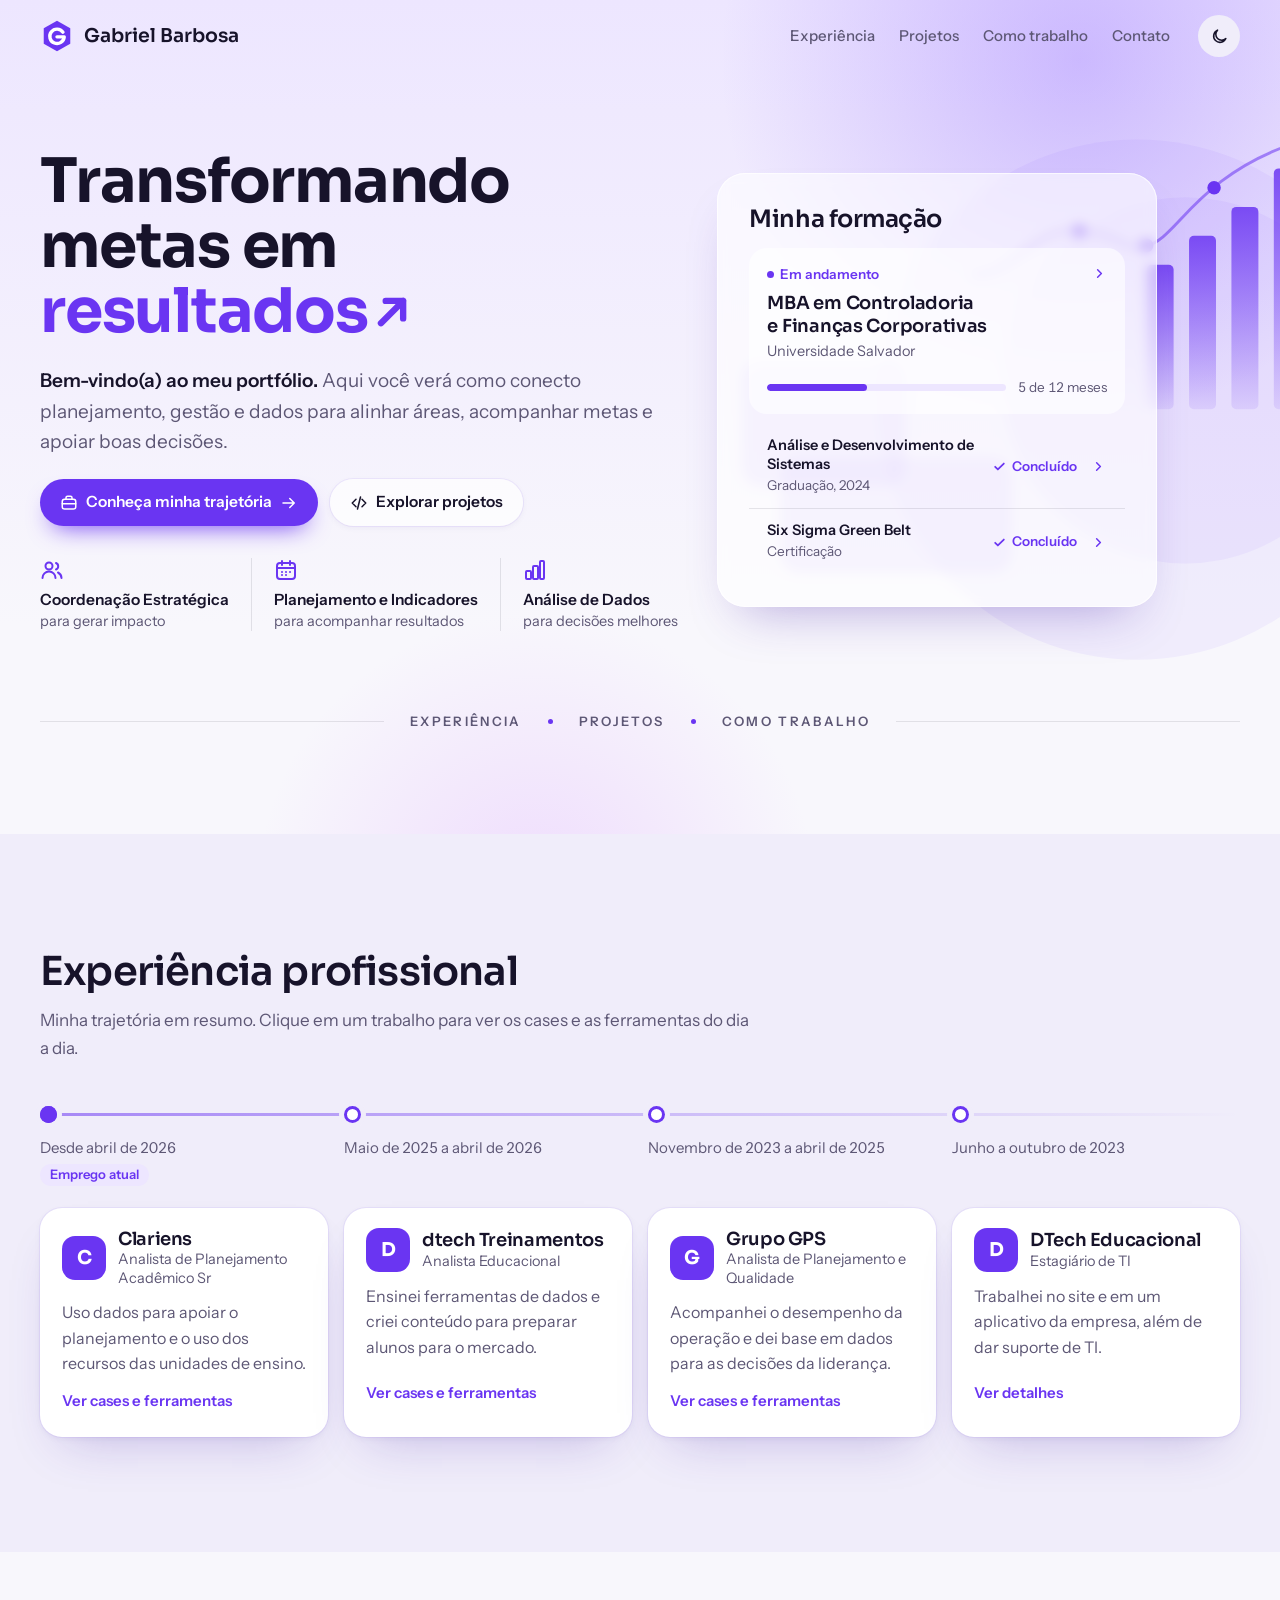
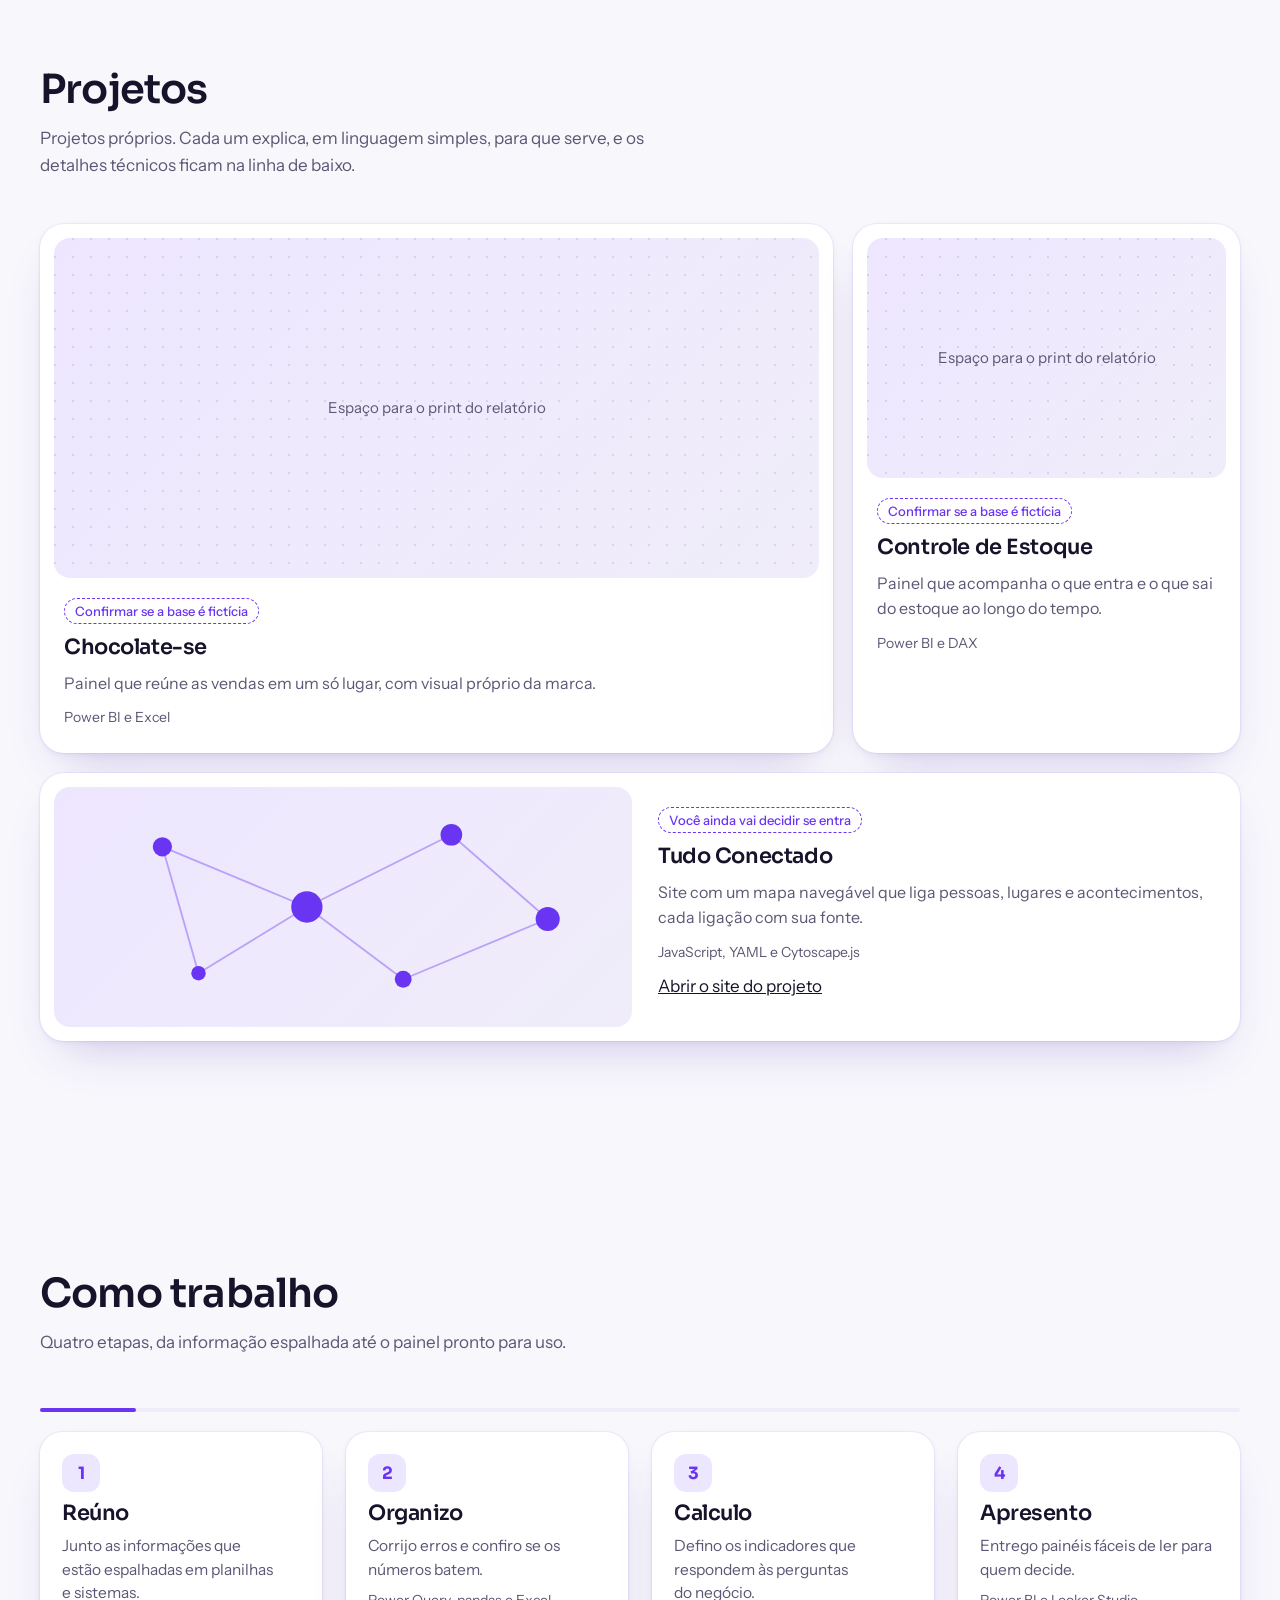
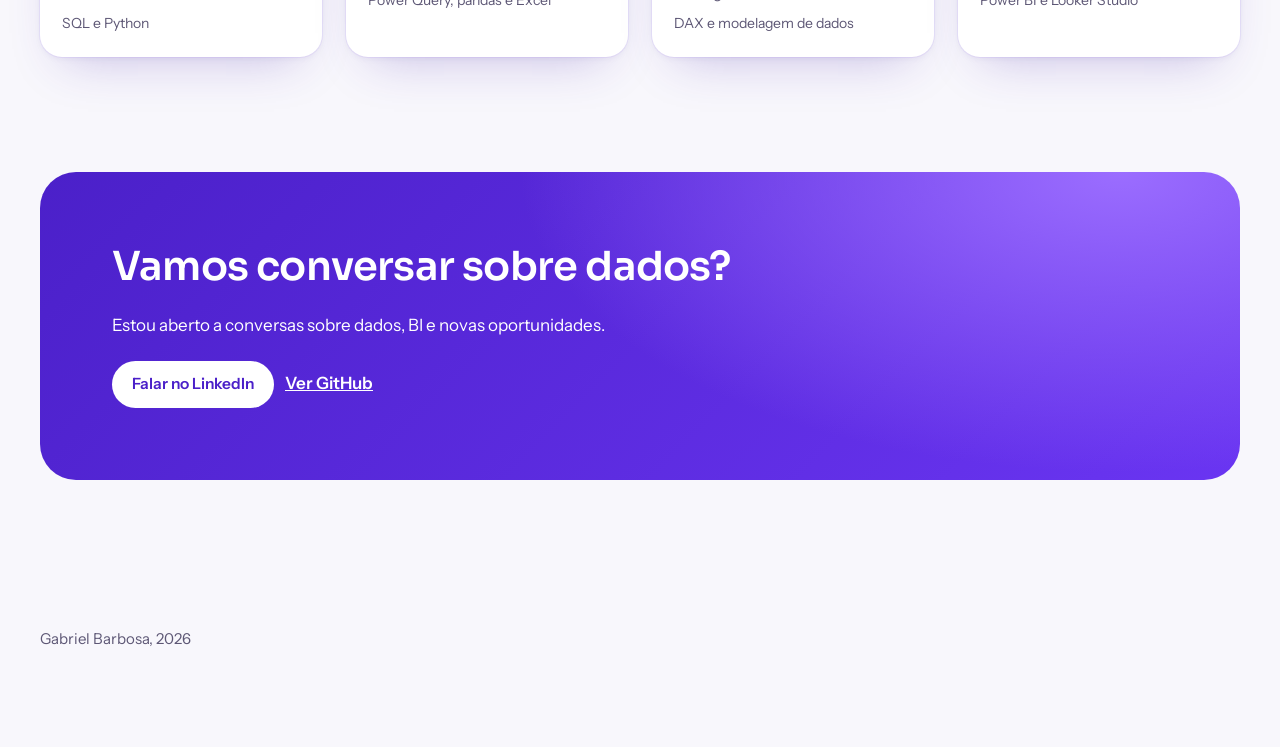
==== docs/index.html @ 0d32e776 "Adiciona a primeira versão do portfólio" ====
<!DOCTYPE html>
<html lang="pt-BR">
<head>
<meta charset="utf-8">
<meta name="viewport" content="width=device-width, initial-scale=1">
<title>Gabriel Barbosa | Dados, Planejamento e Gestão</title>
<meta name="description" content="Portfólio de Gabriel Barbosa. Dados, planejamento e gestão para transformar metas em resultados.">
<meta name="theme-color" content="#6A35F2">
<link rel="icon" href="assets/img/favicon.svg" type="image/svg+xml">
<script>
  // Aplica o tema antes da pintura para não piscar. O hash #escuro ou #claro força um tema.
  (function () {
    var salvo = null;
    try { salvo = localStorage.getItem("tema"); } catch (e) {}
    var hash = location.hash.slice(1);
    var escuro = hash === "escuro" || (hash !== "claro" && (salvo ? salvo === "escuro" : matchMedia("(prefers-color-scheme: dark)").matches));
    document.documentElement.dataset.theme = escuro ? "dark" : "light";
  })();
</script>
<link rel="preconnect" href="https://fonts.googleapis.com">
<link rel="preconnect" href="https://fonts.gstatic.com" crossorigin>
<link href="https://fonts.googleapis.com/css2?family=Instrument+Sans:wght@400;500;600&family=Sora:wght@500;600;700&display=swap" rel="stylesheet">
<link rel="stylesheet" href="assets/css/estilo.css">
</head>
<body>
<svg width="0" height="0" style="position:absolute" aria-hidden="true">
  <defs>
    <symbol id="i-pasta" viewBox="0 0 24 24"><g fill="none" stroke="currentColor" stroke-width="2" stroke-linecap="round" stroke-linejoin="round"><rect x="3" y="7" width="18" height="13" rx="3"/><path d="M8 7V5a2 2 0 0 1 2-2h4a2 2 0 0 1 2 2v2M3 13h18"/></g></symbol>
    <symbol id="i-capelo" viewBox="0 0 24 24"><g fill="none" stroke="currentColor" stroke-width="2" stroke-linecap="round" stroke-linejoin="round"><path d="M2 9l10-5 10 5-10 5z"/><path d="M6 11v5c2 2 10 2 12 0v-5"/></g></symbol>
    <symbol id="i-grade" viewBox="0 0 24 24"><g fill="none" stroke="currentColor" stroke-width="2" stroke-linecap="round" stroke-linejoin="round"><rect x="3" y="3" width="8" height="8" rx="2"/><rect x="13" y="3" width="8" height="8" rx="2"/><rect x="3" y="13" width="8" height="8" rx="2"/><rect x="13" y="13" width="8" height="8" rx="2"/></g></symbol>
    <symbol id="i-fluxo" viewBox="0 0 24 24"><g fill="none" stroke="currentColor" stroke-width="2" stroke-linecap="round" stroke-linejoin="round"><circle cx="5" cy="6" r="2.5"/><circle cx="19" cy="18" r="2.5"/><path d="M7.5 6H14a3 3 0 0 1 3 3v6.5M5 8.500V15a3 3 0 0 0 3 3h8.500"/></g></symbol>
    <symbol id="i-link" viewBox="0 0 24 24"><g fill="none" stroke="currentColor" stroke-width="2" stroke-linecap="round" stroke-linejoin="round"><path d="M10 14a4 4 0 0 0 6 0l3-3a4 4 0 0 0-6-6l-1 1"/><path d="M14 10a4 4 0 0 0-6 0l-3 3a4 4 0 0 0 6 6l1-1"/></g></symbol>
    <symbol id="i-relogio" viewBox="0 0 24 24"><g fill="none" stroke="currentColor" stroke-width="2" stroke-linecap="round" stroke-linejoin="round"><circle cx="12" cy="12" r="9"/><path d="M12 7v5l3 2"/></g></symbol>
    <symbol id="i-chave" viewBox="0 0 24 24"><g fill="none" stroke="currentColor" stroke-width="2" stroke-linecap="round" stroke-linejoin="round"><path d="M14.500 6.500a4 4 0 0 0-5.300 5.300L3 18l3 3 6.200-6.200a4 4 0 0 0 5.300-5.300L15 12l-3-3z"/></g></symbol>
    <symbol id="i-selo" viewBox="0 0 24 24"><g fill="none" stroke="currentColor" stroke-width="2" stroke-linecap="round" stroke-linejoin="round"><circle cx="12" cy="9" r="6"/><path d="M8.500 14L7 22l5-3 5 3-1.500-8"/></g></symbol>
    <symbol id="i-tendencia" viewBox="0 0 24 24"><g fill="none" stroke="currentColor" stroke-width="2" stroke-linecap="round" stroke-linejoin="round"><path d="M3 17l6-6 4 4 8-8"/><path d="M15 7h6v6"/></g></symbol>
    <symbol id="i-calendario" viewBox="0 0 24 24"><g fill="none" stroke="currentColor" stroke-width="2" stroke-linecap="round" stroke-linejoin="round"><rect x="3" y="5" width="18" height="16" rx="3"/><path d="M3 10h18M8 3v4M16 3v4M8 14h.01M12 14h.01M16 14h.01M8 17h.01M12 17h.01"/></g></symbol>
    <symbol id="i-codigo" viewBox="0 0 24 24"><g fill="none" stroke="currentColor" stroke-width="2" stroke-linecap="round" stroke-linejoin="round"><path d="M8 7l-5 5 5 5M16 7l5 5-5 5M14 4l-4 16"/></g></symbol>
    <symbol id="i-seta" viewBox="0 0 24 24"><g fill="none" stroke="currentColor" stroke-width="2" stroke-linecap="round" stroke-linejoin="round"><path d="M4 12h15M13 6l6 6-6 6"/></g></symbol>
    <symbol id="i-barras" viewBox="0 0 24 24"><g fill="none" stroke="currentColor" stroke-width="2" stroke-linecap="round" stroke-linejoin="round"><rect x="3" y="13" width="5" height="8" rx="1"/><rect x="10" y="8" width="5" height="13" rx="1"/><rect x="17" y="3" width="4" height="18" rx="1"/></g></symbol>
    <symbol id="i-engrenagem" viewBox="0 0 24 24"><g fill="none" stroke="currentColor" stroke-width="2" stroke-linecap="round" stroke-linejoin="round"><circle cx="12" cy="12" r="3"/><path d="M12 2v3M12 19v3M2 12h3M19 12h3M4.900 4.900l2.100 2.100M17 17l2.100 2.100M4.900 19.100L7 17M17 7l2.100-2.100"/></g></symbol>
    <symbol id="i-pessoas" viewBox="0 0 24 24"><g fill="none" stroke="currentColor" stroke-width="2" stroke-linecap="round" stroke-linejoin="round"><circle cx="9" cy="8" r="3.500"/><path d="M2.500 20a6.500 6.500 0 0 1 13 0M16 5a3.500 3.500 0 0 1 0 6.500M18 14.500a6.500 6.500 0 0 1 3.500 5.500"/></g></symbol>
  </defs>
</svg>

<header class="barra">
  <div class="miolo">
    <a class="marca" href="#inicio">
      <svg class="logo" viewBox="0 0 40 40" aria-hidden="true"><path class="logo-fundo" d="M20 2l15.600 9v18L20 38 4.400 29V11z"/><path class="logo-g" d="M27 15.500A8.500 8.500 0 1 0 28.500 21H20"/></svg>
      Gabriel Barbosa
    </a>
    <nav aria-label="Seções">
      <a href="#experiencia">Experiência</a>
      <a href="#projetos">Projetos</a>
      <a href="#processo">Como trabalho</a>
      <a href="#contato">Contato</a>
    </nav>
    <button class="tema" id="tema" type="button" aria-label="Alternar entre modo claro e escuro">
      <svg class="sol" viewBox="0 0 24 24" fill="none" stroke="currentColor" stroke-width="2" stroke-linecap="round" aria-hidden="true"><circle cx="12" cy="12" r="4"/><path d="M12 2v2M12 20v2M4.9 4.9l1.4 1.4M17.7 17.7l1.4 1.4M2 12h2M20 12h2M4.9 19.1l1.4-1.4M17.7 6.3l1.4-1.4"/></svg>
      <svg class="lua" viewBox="0 0 24 24" fill="none" stroke="currentColor" stroke-width="2" stroke-linecap="round" stroke-linejoin="round" aria-hidden="true"><path d="M20 14.5A8 8 0 1 1 9.5 4a6.5 6.5 0 0 0 10.5 10.5z"/></svg>
    </button>
  </div>
</header>

<main id="inicio">
  <section class="hero">
    <div class="miolo">
      <div class="hero-texto">
        <h1>Transformando metas em <span class="junto"><em>resultados<svg class="ic-seta" viewBox="0 0 24 24" fill="none" stroke="currentColor" stroke-width="4" stroke-linecap="round" stroke-linejoin="round" aria-hidden="true"><path d="M5 19L19 5M8 5h11v11"/></svg></em></span></h1>
        <p><strong class="boas-vindas"><span style="animation-delay:0ms">Bem-vindo(a)</span> <span style="animation-delay:140ms">ao</span> <span style="animation-delay:280ms">meu</span> <span style="animation-delay:420ms">portfólio</span>.</strong> Aqui você verá como conecto planejamento, gestão e dados para alinhar áreas, acompanhar metas e apoiar boas decisões.</p>
        <div class="botoes">
          <a class="botao cheio" href="#experiencia"><svg class="ic" aria-hidden="true"><use href="#i-pasta"/></svg>Conheça minha trajetória<svg class="ic" aria-hidden="true"><use href="#i-seta"/></svg></a>
          <a class="botao vazio" href="#projetos"><svg class="ic" aria-hidden="true"><use href="#i-codigo"/></svg>Explorar projetos</a>
        </div>
        <div class="pilares">
          <div class="pilar"><svg class="ic" aria-hidden="true"><use href="#i-pessoas"/></svg><strong>Coordenação Estratégica</strong><span>para gerar impacto</span></div>
          <div class="pilar"><svg class="ic" aria-hidden="true"><use href="#i-calendario"/></svg><strong>Planejamento e Indicadores</strong><span>para acompanhar resultados</span></div>
          <div class="pilar"><svg class="ic" aria-hidden="true"><use href="#i-barras"/></svg><strong>Análise de Dados</strong><span>para decisões melhores</span></div>
        </div>
      </div>
      <div class="cena">
        <svg class="cena-arte" viewBox="0 0 640 560" aria-hidden="true">
          <defs><linearGradient id="grad-barra" x1="0" y1="0" x2="0" y2="1"><stop class="pare-forte" offset="0"/><stop class="pare-fraco" offset="1"/></linearGradient></defs>
          <circle class="arco" cx="420" cy="290" r="270"/>
          <circle class="arco" cx="470" cy="270" r="190"/>
          <rect class="flutuante" x="10" y="250" width="170" height="130" rx="20"/>
          <rect class="flutuante" x="50" y="350" width="240" height="120" rx="20"/>
          <rect class="barra-arte" style="animation-delay:0ms, 1500ms" x="430" y="150" width="28" height="150" rx="5" fill="url(#grad-barra)"/>
          <rect class="barra-arte" style="animation-delay:120ms, 1500ms" x="474" y="120" width="28" height="180" rx="5" fill="url(#grad-barra)"/>
          <rect class="barra-arte" style="animation-delay:240ms, 1500ms" x="518" y="90" width="28" height="210" rx="5" fill="url(#grad-barra)"/>
          <rect class="barra-arte" style="animation-delay:360ms, 1500ms" x="562" y="50" width="28" height="250" rx="5" fill="url(#grad-barra)"/>
          <path class="curva" pathLength="1" d="M250 160c40 5 60-50 110-45s40 20 70 15 50-70 150-105"/>
          <circle class="ponto" style="animation-delay:900ms" cx="360" cy="115" r="7"/><circle class="ponto" style="animation-delay:1100ms" cx="430" cy="130" r="7"/><circle class="ponto" style="animation-delay:1300ms" cx="500" cy="70" r="7"/><circle class="halo" cx="580" cy="25" r="6"/><circle class="ponto" style="animation-delay:1500ms" cx="580" cy="25" r="5"/>
        </svg>
        <aside class="atuacao">
          <h2>Minha formação</h2>
          <div class="destaque-curso">
            <span class="status-vivo"><i></i>Em andamento</span><svg class="ic-mais" viewBox="0 0 24 24" fill="none" stroke="currentColor" stroke-width="2.4" stroke-linecap="round" stroke-linejoin="round" aria-hidden="true"><path d="M9 6l6 6-6 6"/></svg><button class="abrir-formacao" type="button" data-indice="0" aria-label="Ver detalhes de MBA em Controladoria e Finanças Corporativas"></button>
            <strong>MBA em Controladoria e Finanças Corporativas</strong>
            <span class="escola-curso">Universidade Salvador</span>
            <div class="progresso-curso" data-inicio="2026-07" data-fim="2027-07">
              <div class="trilho-curso" role="img" aria-label="Progresso do curso"><i></i></div>
              <span id="meses-curso"></span>
            </div>
          </div>
          <div class="outros-cursos">
            <div class="curso-menor"><div><strong>Análise e Desenvolvimento de Sistemas</strong><span>Graduação, 2024</span></div><span class="status-feito"><svg viewBox="0 0 24 24" fill="none" stroke="currentColor" stroke-width="3.2" stroke-linecap="round" stroke-linejoin="round" aria-hidden="true"><path d="M4 12.500l5 5L20 6.500"/></svg>Concluído</span><svg class="ic-mais" viewBox="0 0 24 24" fill="none" stroke="currentColor" stroke-width="2.4" stroke-linecap="round" stroke-linejoin="round" aria-hidden="true"><path d="M9 6l6 6-6 6"/></svg><button class="abrir-formacao" type="button" data-indice="1" aria-label="Ver detalhes de Análise e Desenvolvimento de Sistemas"></button></div>
            <div class="curso-menor"><div><strong>Six Sigma Green Belt</strong><span>Certificação</span></div><span class="status-feito"><svg viewBox="0 0 24 24" fill="none" stroke="currentColor" stroke-width="3.2" stroke-linecap="round" stroke-linejoin="round" aria-hidden="true"><path d="M4 12.500l5 5L20 6.500"/></svg>Concluído</span><svg class="ic-mais" viewBox="0 0 24 24" fill="none" stroke="currentColor" stroke-width="2.4" stroke-linecap="round" stroke-linejoin="round" aria-hidden="true"><path d="M9 6l6 6-6 6"/></svg><button class="abrir-formacao" type="button" data-indice="2" aria-label="Ver detalhes de Six Sigma Green Belt"></button></div>
          </div>
        </aside>
      </div>
      <nav class="trilha" aria-label="Atalhos da página">
        <a href="#experiencia">Experiência</a><i></i><a href="#projetos">Projetos</a><i></i><a href="#processo">Como trabalho</a>
      </nav>
    </div>
  </section>

  <section id="experiencia">
    <div class="miolo">
      <div class="intro">
        <h2>Experiência profissional</h2>
        <p>Minha trajetória em resumo. Clique em um trabalho para ver os cases e as ferramentas do dia a dia.</p>
      </div>
      <ol class="linha-tempo">
        <li class="ponto-tempo atual">
          <div class="periodo-tempo"><span>Desde abril de 2026</span><span class="agora">Emprego atual</span></div>
          <div class="resumo">
            <div class="resumo-topo"><span class="monograma pequeno" aria-hidden="true">C</span><div><h3>Clariens</h3><span class="cargo-resumo">Analista de Planejamento Acadêmico Sr</span></div></div>
            <p>Uso dados para apoiar o planejamento e o uso dos recursos das unidades de ensino.</p>
            <button class="abrir-emprego" type="button" data-indice="0">Ver cases e ferramentas</button>
          </div>
        </li>
        <li class="ponto-tempo">
          <div class="periodo-tempo"><span>Maio de 2025 a abril de 2026</span></div>
          <div class="resumo">
            <div class="resumo-topo"><span class="monograma pequeno" aria-hidden="true">d</span><div><h3>dtech Treinamentos</h3><span class="cargo-resumo">Analista Educacional</span></div></div>
            <p>Ensinei ferramentas de dados e criei conteúdo para preparar alunos para o mercado.</p>
            <button class="abrir-emprego" type="button" data-indice="1">Ver cases e ferramentas</button>
          </div>
        </li>
        <li class="ponto-tempo">
          <div class="periodo-tempo"><span>Novembro de 2023 a abril de 2025</span></div>
          <div class="resumo">
            <div class="resumo-topo"><span class="monograma pequeno" aria-hidden="true">G</span><div><h3>Grupo GPS</h3><span class="cargo-resumo">Analista de Planejamento e Qualidade</span></div></div>
            <p>Acompanhei o desempenho da operação e dei base em dados para as decisões da liderança.</p>
            <button class="abrir-emprego" type="button" data-indice="2">Ver cases e ferramentas</button>
          </div>
        </li>
        <li class="ponto-tempo">
          <div class="periodo-tempo"><span>Junho a outubro de 2023</span></div>
          <div class="resumo">
            <div class="resumo-topo"><span class="monograma pequeno" aria-hidden="true">D</span><div><h3>DTech Educacional</h3><span class="cargo-resumo">Estagiário de TI</span></div></div>
            <p>Trabalhei no site e em um aplicativo da empresa, além de dar suporte de TI.</p>
            <button class="abrir-emprego" type="button" data-indice="3">Ver detalhes</button>
          </div>
        </li>
      </ol>
    </div>
  </section>

  <section id="projetos">
    <div class="miolo">
      <div class="intro">
        <h2>Projetos</h2>
        <p>Projetos próprios. Cada um explica, em linguagem simples, para que serve, e os detalhes técnicos ficam na linha de baixo.</p>
      </div>
      <div class="projetos">
        <article class="projeto grande">
          <div class="print">Espaço para o print do relatório</div>
          <div class="corpo-projeto">
            <span class="pendente">Confirmar se a base é fictícia</span>
            <h3>Chocolate-se</h3>
            <p>Painel que reúne as vendas em um só lugar, com visual próprio da marca.</p>
            <span class="tec">Power BI e Excel</span>
          </div>
        </article>
        <article class="projeto medio">
          <div class="print">Espaço para o print do relatório</div>
          <div class="corpo-projeto">
            <span class="pendente">Confirmar se a base é fictícia</span>
            <h3>Controle de Estoque</h3>
            <p>Painel que acompanha o que entra e o que sai do estoque ao longo do tempo.</p>
            <span class="tec">Power BI e DAX</span>
          </div>
        </article>
        <article class="projeto largo">
          <svg class="grafo" viewBox="0 0 480 240" preserveAspectRatio="xMidYMid slice" aria-hidden="true">
            <line x1="90" y1="70" x2="210" y2="120"/><line x1="210" y1="120" x2="330" y2="60"/><line x1="210" y1="120" x2="290" y2="180"/><line x1="330" y1="60" x2="410" y2="130"/><line x1="290" y1="180" x2="410" y2="130"/><line x1="90" y1="70" x2="120" y2="175"/><line x1="120" y1="175" x2="210" y2="120"/>
            <circle cx="90" cy="70" r="8"/><circle cx="210" cy="120" r="13"/><circle cx="330" cy="60" r="9"/><circle cx="290" cy="180" r="7"/><circle cx="410" cy="130" r="10"/><circle cx="120" cy="175" r="6"/>
          </svg>
          <div class="corpo-projeto">
            <span class="pendente">Você ainda vai decidir se entra</span>
            <h3>Tudo Conectado</h3>
            <p>Site com um mapa navegável que liga pessoas, lugares e acontecimentos, cada ligação com sua fonte.</p>
            <span class="tec">JavaScript, YAML e Cytoscape.js</span>
            <a href="https://gabriiel-barbosa.github.io/TudoConectado/" target="_blank" rel="noopener">Abrir o site do projeto</a>
          </div>
        </article>
      </div>
    </div>
  </section>

  <section id="processo">
    <div class="miolo">
      <div class="intro">
        <h2>Como trabalho</h2>
        <p>Quatro etapas, da informação espalhada até o painel pronto para uso.</p>
      </div>
      <ol class="fluxo" id="fluxo">
        <li><span class="num-etapa">1</span><h3>Reúno</h3><p>Junto as informações que estão espalhadas em planilhas e sistemas.</p><span class="tec">SQL e Python</span></li>
        <li><span class="num-etapa">2</span><h3>Organizo</h3><p>Corrijo erros e confiro se os números batem.</p><span class="tec">Power Query, pandas e Excel</span></li>
        <li><span class="num-etapa">3</span><h3>Calculo</h3><p>Defino os indicadores que respondem às perguntas do negócio.</p><span class="tec">DAX e modelagem de dados</span></li>
        <li><span class="num-etapa">4</span><h3>Apresento</h3><p>Entrego painéis fáceis de ler para quem decide.</p><span class="tec">Power BI e Looker Studio</span></li>
      </ol>
    </div>
  </section>

  <section id="contato" style="padding-top:0">
    <div class="miolo">
      <div class="contato">
        <h2>Vamos conversar sobre dados?</h2>
        <p>Estou aberto a conversas sobre dados, BI e novas oportunidades.</p>
        <div>
          <a class="botao" href="https://www.linkedin.com/in/gabriel-barbosa-j/" target="_blank" rel="noopener">Falar no LinkedIn</a>
          <a class="secundario" href="https://github.com/Gabriiel-Barbosa" target="_blank" rel="noopener">Ver GitHub</a>
        </div>
      </div>
    </div>
  </section>
</main>

<footer><div class="miolo">Gabriel Barbosa, 2026</div></footer>

<dialog class="janela" id="janela-emprego" aria-labelledby="janela-titulo">
  <div class="janela-miolo">
    <button class="fechar-janela" id="fechar-emprego" type="button" aria-label="Fechar">
      <svg viewBox="0 0 24 24" fill="none" stroke="currentColor" stroke-width="2" stroke-linecap="round" aria-hidden="true"><path d="M6 6l12 12M18 6L6 18"/></svg>
    </button>
    <div id="conteudo-emprego"></div>
  </div>
  <nav class="troca-emprego" aria-label="Outros trabalhos">
    <button id="emprego-anterior" type="button" aria-label="Trabalho anterior"><svg viewBox="0 0 24 24" fill="none" stroke="currentColor" stroke-width="2" stroke-linecap="round" stroke-linejoin="round" aria-hidden="true"><path d="M15 6l-6 6 6 6"/></svg></button>
    <span id="posicao-emprego"></span>
    <button id="emprego-proximo" type="button" aria-label="Próximo trabalho"><svg viewBox="0 0 24 24" fill="none" stroke="currentColor" stroke-width="2" stroke-linecap="round" stroke-linejoin="round" aria-hidden="true"><path d="M9 6l6 6-6 6"/></svg></button>
  </nav>
</dialog>

<script src="assets/js/dados/empregos.js"></script>
<script src="assets/js/dados/formacoes.js"></script>
<script src="assets/js/app.js"></script>
</body>
</html>
---- docs/assets/css/estilo.css ----
/* Direção: roxo sólido e usado com economia, sobre preto ou branco levemente violeta.
   Suave nos cantos e sombras, limpo no espaço, tech no console do topo, que é a única ousadia.
   Layout: alinhado à esquerda, com blocos de tamanhos diferentes. Mono só em código de verdade. */
:root {
  --fundo: #F8F7FC;
  --superficie: #FFFFFF;
  --elevado: #F0EDFA;
  --texto: #17132A;
  --texto-2: #5D5775;
  --linha: rgba(23, 19, 42, .1);
  --roxo: #6A35F2;
  --roxo-suave: #EDE6FF;
  --sobre-roxo: #FFFFFF;
  --sombra: 0 0 0 1px rgba(106, 53, 242, .07), 0 2px 6px rgba(45, 25, 110, .05), 0 24px 48px -24px rgba(70, 35, 170, .28);
  --brilho: rgba(124, 77, 255, .3);
  --brilho-2: rgba(214, 150, 255, .28);
  --vidro: rgba(255, 255, 255, .72);
  --titulo: "Sora", "Segoe UI", sans-serif;
  --corpo: "Instrument Sans", "Segoe UI", sans-serif;
  color-scheme: light;
}
:root[data-theme="dark"] {
  --fundo: #0E0B16;
  --superficie: #171322;
  --elevado: #211B31;
  --texto: #F2EFFA;
  --texto-2: #A9A2BD;
  --linha: rgba(255, 255, 255, .1);
  --roxo: #A688FF;
  --roxo-suave: #2A2145;
  --sobre-roxo: #140E24;
  --sombra: 0 0 0 1px rgba(166, 136, 255, .14), 0 24px 48px -24px rgba(0, 0, 0, .8);
  --brilho: rgba(124, 77, 255, .34);
  --brilho-2: rgba(170, 90, 255, .18);
  --vidro: rgba(30, 24, 46, .68);
  color-scheme: dark;
}
* { box-sizing: border-box; }
html { scroll-behavior: smooth; scroll-padding-top: 88px; }
body { margin: 0; background: var(--fundo); color: var(--texto); font: 400 17px/1.6 var(--corpo); -webkit-font-smoothing: antialiased; }
h1, h2, h3 { font-family: var(--titulo); margin: 0; text-wrap: balance; letter-spacing: -.02em; }
h1 { font-size: clamp(38px, 4.8vw, 66px); font-weight: 700; line-height: 1.06; }
h2 { font-size: clamp(28px, 3.2vw, 40px); font-weight: 600; line-height: 1.15; }
h3 { font-size: 21px; font-weight: 600; line-height: 1.25; }
p { margin: 0; text-wrap: pretty; }
a { color: inherit; }
button { font: inherit; color: inherit; cursor: pointer; }
:focus-visible { outline: 2px solid var(--roxo); outline-offset: 3px; border-radius: 6px; }
.miolo { width: min(1200px, 100% - 40px); margin-inline: auto; }
.ic { width: 18px; height: 18px; flex: none; }
section { padding-block: clamp(64px, 9vw, 120px); }
.intro { max-width: 60ch; display: grid; gap: 12px; margin-bottom: 44px; }
.intro p { color: var(--texto-2); }
.pendente { display: inline-block; width: fit-content; padding: 2px 10px; border: 1px dashed var(--roxo); border-radius: 999px; color: var(--roxo); font-size: 13px; font-weight: 500; }

/* Topo fixo */
.barra { position: sticky; top: 0; z-index: 10; transition: background-color .2s; }
.barra.rolou { background: color-mix(in srgb, var(--fundo) 86%, transparent); backdrop-filter: blur(12px); }
.barra .miolo { display: flex; align-items: center; gap: 28px; height: 72px; }
.marca { display: inline-flex; align-items: center; gap: 10px; font: 600 19px var(--titulo); text-decoration: none; margin-right: auto; }
.logo { width: 34px; height: 34px; }
.logo-fundo { fill: var(--roxo); }
.logo-g { fill: none; stroke: var(--sobre-roxo); stroke-width: 4; stroke-linecap: round; stroke-linejoin: round; }
.barra nav { display: flex; gap: 24px; }
.barra nav a { text-decoration: none; color: var(--texto-2); font-weight: 500; font-size: 15px; }
.barra nav a:hover { color: var(--texto); }
.tema { width: 42px; height: 42px; display: grid; place-items: center; border: 0; border-radius: 50%; background: var(--elevado); }
.tema svg { width: 19px; height: 19px; }
:root[data-theme="dark"] .lua, :root[data-theme="light"] .sol { display: none; }

/* Hero */
.hero { position: relative; overflow: hidden; margin-top: -72px; background: linear-gradient(180deg, var(--roxo-suave), transparent 75%); padding-block: calc(72px + clamp(36px, 6vw, 80px)) clamp(56px, 8vw, 110px); }
.hero::before, .hero::after { content: ""; position: absolute; border-radius: 50%; pointer-events: none; animation: flutuar 16s ease-in-out infinite alternate; }
.hero::before { width: 720px; height: 720px; top: -300px; right: -160px; background: radial-gradient(closest-side, var(--brilho), transparent); }
.hero::after { width: 560px; height: 560px; bottom: -340px; left: 20%; background: radial-gradient(closest-side, var(--brilho-2), transparent); animation-delay: -6s; }
@keyframes flutuar { to { transform: translate(-40px, 30px) scale(1.08); } }
.hero .miolo { position: relative; z-index: 1; }
h1 em { font-style: normal; color: var(--roxo); }
.hero .miolo { display: grid; grid-template-columns: minmax(0, 1.08fr) minmax(0, .92fr); gap: clamp(32px, 5vw, 64px); align-items: center; }
.hero-texto { display: grid; gap: 22px; }
.hero-texto p { color: var(--texto-2); font-size: 19px; max-width: 54ch; }
.pilares { display: grid; grid-template-columns: repeat(3, max-content); justify-content: start; margin-top: 10px; }
.pilar { display: grid; gap: 2px; align-content: start; padding-inline: 22px; border-left: 1px solid var(--linha); line-height: 1.3; }
.pilar:first-child { padding-left: 0; border-left: 0; }
.pilar .ic { width: 24px; height: 24px; margin-bottom: 6px; color: var(--roxo); }
.pilar strong { font-size: 15.5px; font-weight: 600; }
.pilar span { color: var(--texto-2); font-size: 14.5px; }
.cena { position: relative; display: grid; place-items: center; min-height: 480px; }
.cena-arte { position: absolute; top: 50%; left: 50%; width: 118%; overflow: visible; transform: translate(-40%, -50%); }
.arco { fill: var(--roxo); opacity: .05; }
.flutuante { fill: var(--roxo); opacity: .1; }
.curva { fill: none; stroke: var(--roxo); stroke-width: 3; stroke-linecap: round; opacity: .55; }
.ponto { fill: var(--roxo); }
.pare-forte { stop-color: var(--roxo); stop-opacity: .85; }
.pare-fraco { stop-color: var(--roxo); stop-opacity: .1; }
.atuacao { position: relative; z-index: 1; justify-self: start; display: grid; gap: 10px; width: min(440px, 100%); padding: clamp(24px, 3vw, 32px); border-radius: 28px; background: var(--vidro); backdrop-filter: blur(18px); box-shadow: var(--sombra); }
.atuacao-rotulo { display: inline-flex; align-items: center; gap: 8px; color: var(--roxo); font-weight: 600; font-size: 15px; }
.atuacao h2 { margin-bottom: 4px; font-size: 24px; line-height: 1.2; }
.atuacao-linha { display: grid; grid-template-columns: 52px minmax(0, 1fr); gap: 14px; align-items: start; }
.atuacao-linha + .atuacao-linha { padding-top: 12px; border-top: 1px solid var(--linha); }
.atuacao-linha > div { display: grid; gap: 3px; justify-items: start; line-height: 1.3; }
.atuacao-linha strong { font-weight: 600; }
.atuacao-linha span { color: var(--texto-2); font-size: 14.5px; }
.icone-linha { width: 46px; height: 46px; display: grid; place-items: center; border-radius: 14px; background: var(--roxo-suave); color: var(--roxo); }
.atuacao-linha .icone-linha { color: var(--roxo); }
.etiqueta-info, .atuacao-linha .etiqueta-info { margin-top: 3px; padding: 2px 10px; border-radius: 999px; background: var(--roxo-suave); color: var(--roxo); font-size: 13px; font-weight: 600; font-variant-numeric: tabular-nums; }
.trilha { grid-column: 1 / -1; display: flex; flex-wrap: wrap; align-items: center; justify-content: center; gap: 12px 26px; margin-top: 16px; }
.trilha::before, .trilha::after { content: ""; flex: 1 1 60px; height: 1px; background: var(--linha); }
.trilha a { color: var(--texto-2); font-size: 13px; font-weight: 600; letter-spacing: .18em; text-transform: uppercase; text-decoration: none; }
.trilha a:hover { color: var(--roxo); }
.trilha i { width: 5px; height: 5px; border-radius: 50%; background: var(--roxo); }
.botoes { display: flex; flex-wrap: wrap; gap: 12px; }
.botao { display: inline-flex; align-items: center; gap: 8px; padding: 11px 20px; border-radius: 999px; font-weight: 600; font-size: 15.5px; text-decoration: none; transition: transform .16s cubic-bezier(.23, 1, .32, 1), background-color .16s, color .16s; }
.botao:active { transform: scale(.97); }
.botao.cheio { background: var(--roxo); color: var(--sobre-roxo); box-shadow: 0 12px 24px -12px var(--roxo); }
.botao.vazio { background: var(--vidro); box-shadow: var(--sombra); }
.botao.vazio:hover { background: var(--roxo); color: var(--sobre-roxo); }

.junto { white-space: nowrap; }
.boas-vindas { color: var(--texto); font-weight: 600; }
.boas-vindas span { display: inline-block; animation: chegar .6s cubic-bezier(.23, 1, .32, 1) backwards; }
@keyframes chegar { from { opacity: 0; transform: translateY(12px); } }
.ic-seta { width: .62em; height: .62em; margin-left: .08em; vertical-align: .02em; }
/* Projetos */
.projetos { display: grid; grid-template-columns: repeat(6, minmax(0, 1fr)); gap: 20px; }
.projeto { background: var(--superficie); border-radius: 24px; box-shadow: var(--sombra); padding: 14px; display: grid; gap: 16px; align-content: start; transition: transform .22s cubic-bezier(.23, 1, .32, 1), box-shadow .22s; }
.projeto:hover { transform: translateY(-4px); box-shadow: 0 0 0 2px var(--roxo), 0 24px 48px -24px rgba(70, 35, 170, .4); }
.projeto.grande { grid-column: span 4; }
.projeto.medio { grid-column: span 2; }
.projeto.largo { grid-column: span 6; grid-template-columns: minmax(0, 1fr) minmax(0, 1fr); align-items: center; }
.print { min-height: 240px; height: 100%; display: grid; place-items: center; padding: 16px; text-align: center; border-radius: 16px; color: var(--texto-2); font-size: 15px; background: radial-gradient(circle at 1px 1px, var(--linha) 1px, transparent 0) 0 0 / 18px 18px, linear-gradient(135deg, var(--roxo-suave), var(--elevado)); }
.grande .print { min-height: 340px; }
.corpo-projeto { display: grid; gap: 10px; padding: 4px 10px 10px; }
.corpo-projeto p { color: var(--texto-2); font-size: 16px; }
.tec { color: var(--texto-2); font-size: 14px; }
.grafo { width: 100%; height: 240px; display: block; border-radius: 16px; background: linear-gradient(135deg, var(--roxo-suave), var(--elevado)); }
.grafo line { stroke: var(--roxo); stroke-opacity: .4; stroke-width: 1.5; }
.grafo circle { fill: var(--roxo); }

/* Como trabalho */
.fluxo { position: relative; display: grid; grid-template-columns: repeat(4, minmax(0, 1fr)); gap: 24px; padding-top: 32px; list-style: none; margin: 0; padding-inline: 0; }
.fluxo::before, .fluxo::after { content: ""; position: absolute; top: 8px; left: 0; height: 4px; border-radius: 4px; }
.fluxo::before { right: 0; background: var(--elevado); }
.fluxo::after { width: calc(var(--progresso, 1) * 100%); background: var(--roxo); }
.fluxo li { display: grid; gap: 8px; align-content: start; padding: 22px; border-radius: 22px; background: var(--superficie); box-shadow: var(--sombra); }
.num-etapa { width: 38px; height: 38px; display: grid; place-items: center; border-radius: 12px; background: var(--roxo-suave); color: var(--roxo); font: 700 17px var(--titulo); }
.fluxo li p { color: var(--texto-2); font-size: 15.5px; line-height: 1.5; }

/* Experiência: o destaque depois do topo */
#experiencia { background: var(--elevado); }
#experiencia .intro { max-width: 68ch; }
.linha-tempo { position: relative; display: grid; grid-template-columns: repeat(4, minmax(0, 1fr)); gap: 16px; margin: 0; padding: 0; list-style: none; }
.linha-tempo::before { content: ""; position: absolute; top: 7px; left: 8px; right: 0; height: 3px; border-radius: 3px; background: linear-gradient(90deg, var(--roxo), transparent); opacity: .55; }
.ponto-tempo { position: relative; display: grid; grid-template-rows: 62px 1fr; gap: 8px; padding-top: 32px; }
.ponto-tempo::before { content: ""; position: absolute; left: 0; top: 0; width: 17px; height: 17px; border-radius: 50%; background: var(--superficie); box-shadow: inset 0 0 0 3px var(--roxo), 0 0 0 5px var(--elevado); }
.ponto-tempo.atual::before { background: var(--roxo); }
.periodo-tempo { display: grid; gap: 6px; justify-items: start; align-content: start; color: var(--texto-2); font-size: 15px; line-height: 1.35; font-variant-numeric: tabular-nums; }
.agora { padding: 2px 10px; border-radius: 999px; background: var(--roxo-suave); color: var(--roxo); font-size: 13px; font-weight: 600; }
.resumo { position: relative; display: grid; grid-template-rows: auto auto 1fr auto; gap: 4px; justify-items: start; background: var(--superficie); border-radius: 22px; padding: 20px 22px; box-shadow: var(--sombra); transition: transform .2s cubic-bezier(.23, 1, .32, 1), box-shadow .2s; }
.resumo:hover { transform: translateY(-4px); box-shadow: 0 0 0 2px var(--roxo), 0 24px 48px -24px rgba(70, 35, 170, .4); }
.resumo-topo { display: flex; align-items: center; gap: 12px; margin-bottom: 8px; min-width: 0; }
.monograma.pequeno { width: 44px; height: 44px; border-radius: 13px; font-size: 19px; }
.resumo h3 { font-size: 18px; }
.cargo-resumo { display: block; color: var(--texto-2); font-size: 14.5px; line-height: 1.3; }
.resumo p { color: var(--texto-2); font-size: 16px; max-width: 66ch; }
.abrir-emprego { position: static; margin-top: 8px; padding: 0; border: 0; background: none; color: var(--roxo); font-weight: 600; font-size: 15px; }
.abrir-emprego::after { content: ""; position: absolute; inset: 0; border-radius: 22px; }
.abrir-emprego:focus-visible { outline: 0; }
.abrir-emprego:focus-visible::after { outline: 2px solid var(--roxo); outline-offset: 2px; }

dialog.janela { width: min(1080px, calc(100% - 32px)); max-height: 92vh; padding: 0; overflow: hidden auto; animation: abrir .24s cubic-bezier(.23, 1, .32, 1); }
@keyframes abrir { from { opacity: 0; transform: scale(.97); } }
.janela-miolo { position: relative; padding: clamp(22px, 3vw, 40px); }
.janela h2, .janela h3, .janela h4 { margin: 0; }
.janela-grade { display: grid; grid-template-columns: minmax(0, 1.6fr) minmax(0, 1fr); gap: clamp(24px, 3vw, 40px); }
.janela-principal { display: grid; gap: 22px; align-content: start; min-width: 0; }
.janela-lateral { display: grid; gap: 16px; align-content: start; min-width: 0; padding-left: clamp(24px, 3vw, 40px); border-left: 1px solid var(--linha); }
.janela-topo { display: flex; flex-wrap: wrap; align-items: center; gap: 12px 18px; padding-right: 44px; }
.janela-marca { display: flex; align-items: center; gap: 12px; padding-right: 18px; border-right: 2px solid var(--roxo); font: 600 21px/1.15 var(--titulo); }
.monograma { flex: none; text-transform: uppercase; width: 48px; height: 48px; display: grid; place-items: center; border-radius: 14px; background: var(--roxo); color: var(--sobre-roxo); font: 700 22px var(--titulo); }
.janela-cargo { display: grid; gap: 2px; min-width: 0; flex: 1 1 240px; }
.janela-cargo h2 { font-size: clamp(20px, 2.2vw, 25px); }
.janela-cargo span { color: var(--texto-2); font-size: 15px; }
.temas { display: flex; flex-wrap: wrap; gap: 8px; }
.temas span { padding: 5px 14px; border-radius: 999px; background: var(--roxo-suave); font-size: 14px; font-weight: 500; }
.bloco { display: grid; grid-template-columns: 42px minmax(0, 1fr); gap: 14px; }
.icone-bloco { width: 42px; height: 42px; display: grid; place-items: center; border-radius: 50%; background: var(--roxo-suave); color: var(--roxo); }
.icone-bloco svg { width: 20px; height: 20px; }
.bloco-corpo { display: grid; gap: 8px; min-width: 0; }
.bloco-corpo h3 { font-size: 18px; }
.bloco-corpo > p { color: var(--texto-2); font-size: 16px; }
.frentes { display: grid; grid-template-columns: repeat(auto-fit, minmax(150px, 1fr)); gap: 12px 18px; }
.frentes div { display: grid; gap: 2px; align-content: start; padding-left: 12px; border-left: 2px solid var(--roxo-suave); }
.frentes h4, .entrega h4 { font: 600 15px/1.3 var(--titulo); letter-spacing: -.01em; }
.frentes p, .entrega p { color: var(--texto-2); font-size: 14.5px; line-height: 1.45; }
.entregas { display: grid; gap: 8px; }
.entrega { display: grid; gap: 4px; justify-items: start; padding: 12px 14px; border: 1px solid var(--linha); border-radius: 14px; }
.uso { display: flex; flex-wrap: wrap; gap: 6px; }
.uso span { padding: 3px 12px; border-radius: 999px; background: var(--elevado); font-size: 14px; }
.arte { display: block; width: 100%; height: auto; border-radius: 20px; background: var(--elevado); }
.arte .f1 { fill: var(--superficie); } .arte .f2 { fill: var(--roxo); } .arte .f3 { fill: var(--roxo-suave); }
.arte .aro { fill: none; stroke: var(--roxo); stroke-width: 14; }
.arte .aro2 { fill: none; stroke: var(--roxo-suave); stroke-width: 14; }
.competencias { display: grid; gap: 10px; padding: 18px; border-radius: 18px; background: var(--elevado); }
.competencias h3 { font-size: 17px; }
.competencias ul { display: grid; gap: 8px; margin: 0; padding: 0; list-style: none; }
.competencias li { display: grid; grid-template-columns: 20px minmax(0, 1fr); gap: 10px; font-size: 15px; line-height: 1.4; }
.competencias svg { width: 20px; height: 20px; color: var(--roxo); }
.lateral-rodape { display: grid; gap: 10px; justify-items: stretch; padding-top: 16px; border-top: 1px solid var(--linha); text-align: center; color: var(--texto-2); font-size: 15px; }
.lateral-rodape .botao { border: 0; }
.fechar-janela { position: absolute; top: 18px; right: 18px; width: 40px; height: 40px; display: grid; place-items: center; border: 0; border-radius: 50%; background: var(--elevado); }
.fechar-janela svg { width: 18px; height: 18px; }
.troca-emprego { display: contents; }
.troca-emprego span { display: none; }
.troca-emprego button { position: fixed; top: 50%; width: 46px; height: 46px; margin-top: -23px; display: grid; place-items: center; border: 0; border-radius: 50%; background: var(--superficie); color: var(--roxo); box-shadow: var(--sombra); }
.troca-emprego button svg { width: 20px; height: 20px; }
#emprego-anterior { left: calc(50% - var(--meia-janela, 540px) - 62px); }
#emprego-proximo { right: calc(50% - var(--meia-janela, 540px) - 62px); }
@media (max-width: 1230px) {
  .troca-emprego { position: sticky; bottom: 0; display: flex; justify-content: center; align-items: center; gap: 14px; padding: 10px; background: var(--superficie); border-top: 1px solid var(--linha); }
  .troca-emprego span { display: inline; color: var(--texto-2); font-size: 14px; }
  .troca-emprego button { position: static; margin: 0; width: 40px; height: 40px; background: var(--elevado); box-shadow: none; }
}
@media (max-width: 800px) {
  .janela-grade { grid-template-columns: minmax(0, 1fr); }
  .janela-lateral { padding-left: 0; padding-top: 22px; border-left: 0; border-top: 1px solid var(--linha); }
  .janela-marca { border-right: 0; padding-right: 0; }
  .janela-cargo { flex-basis: 100%; }
  .bloco { grid-template-columns: 34px minmax(0, 1fr); gap: 10px; }
  .icone-bloco { width: 34px; height: 34px; }
  .icone-bloco svg { width: 17px; height: 17px; }
}

/* Contato */
.contato { position: relative; overflow: hidden; background: radial-gradient(600px 300px at 90% 0%, #9B6DFF, transparent), linear-gradient(135deg, #4B20C9, #6A35F2); color: #FFFFFF; border-radius: 36px; padding: clamp(36px, 6vw, 72px); display: grid; gap: 22px; justify-items: start; }
.contato p { max-width: 50ch; }
.contato .botao { background: #FFFFFF; color: #4B20C9; }
.contato a.secundario { color: inherit; font-weight: 600; margin-left: 8px; }
footer { padding-block: 32px 96px; color: var(--texto-2); font-size: 15px; }

/* Janelas */
dialog { width: min(640px, calc(100% - 32px)); max-height: 86vh; border: 0; border-radius: 24px; padding: 28px; background: var(--superficie); color: var(--texto); box-shadow: var(--sombra); }
dialog::backdrop { background: rgba(10, 6, 24, .42); backdrop-filter: blur(5px); }

@media (max-width: 1180px) {
  .pilares { grid-template-columns: repeat(3, minmax(0, 1fr)); }
  .pilar { padding-inline: 14px; }
}
@media (max-width: 960px) {
  .hero .miolo { grid-template-columns: 1fr; }
  .linha-tempo { grid-template-columns: minmax(0, 1fr); }
  .linha-tempo::before { top: 12px; bottom: 12px; left: 7px; right: auto; width: 3px; height: auto; }
  .ponto-tempo { grid-template-rows: auto auto; padding-top: 0; padding-left: 32px; }
  .ponto-tempo::before { top: 4px; }
  .projeto.grande, .projeto.medio { grid-column: span 6; }
  .fluxo { grid-template-columns: repeat(2, minmax(0, 1fr)); }
}
@media (max-width: 640px) {
  .pilares { grid-template-columns: minmax(0, 1fr); gap: 14px; }
  .atuacao { justify-self: stretch; width: 100%; }
  .pilar { padding: 0; border: 0; }
  .cena { min-height: 0; }
  .cena-arte { opacity: .6; }
  .trilha::before, .trilha::after { display: none; }
  body { font-size: 16px; }
  .barra nav { display: none; }
  .projeto.largo { grid-template-columns: 1fr; }
  .fluxo { grid-template-columns: 1fr; }
  .grande .print { min-height: 240px; }
}
@media (prefers-reduced-motion: reduce) {
  html { scroll-behavior: auto; }
  .projeto, .botao, .resumo { transition: none; }
  dialog.janela { animation: none; }
  .trilho-curso i, .status-vivo i, .hero::before, .hero::after, .boas-vindas span, .barra-arte, .curva, .ponto, .halo, .flutuante { animation: none; }
  .halo { opacity: 0; }
}

/* Arte animada atrás do cartão do topo */
.barra-arte { transform-box: fill-box; transform-origin: bottom; animation: subir-barra .9s cubic-bezier(.23, 1, .32, 1) backwards, respirar-barra 5s ease-in-out infinite alternate; }
.barra-arte:nth-of-type(even) { animation-duration: .9s, 6.5s; }
@keyframes subir-barra { from { transform: scaleY(0); } }
@keyframes respirar-barra { to { transform: scaleY(.93); } }
.curva { stroke-dasharray: 1; animation: tracar-curva 1.5s ease-out .5s backwards; }
@keyframes tracar-curva { from { stroke-dashoffset: 1; } to { stroke-dashoffset: 0; } }
.ponto { transform-box: fill-box; transform-origin: center; animation: surgir-ponto .4s cubic-bezier(.23, 1, .32, 1) backwards; }
@keyframes surgir-ponto { from { transform: scale(0); } }
.halo { fill: var(--roxo); transform-box: fill-box; transform-origin: center; animation: pulsar-halo 2.4s ease-out 1.8s infinite; opacity: 0; }
@keyframes pulsar-halo { 0% { opacity: .45; transform: scale(1); } 100% { opacity: 0; transform: scale(3.4); } }
.flutuante { animation: boiar 7s ease-in-out infinite alternate; }
.flutuante:nth-of-type(2) { animation-duration: 9s; }
.flutuante:nth-of-type(3) { animation-duration: 8s; animation-delay: -3s; }
@keyframes boiar { to { transform: translateY(-12px); } }

/* Cartão de formação: vidro leve, com o MBA em destaque */
.atuacao { --vidro-cartao: rgba(255, 255, 255, .62); --vidro-bloco: rgba(255, 255, 255, .6); background: var(--vidro-cartao); backdrop-filter: blur(6px); box-shadow: inset 0 0 0 1px rgba(255, 255, 255, .7), 0 26px 52px -26px rgba(70, 35, 170, .4); }
:root[data-theme="dark"] .atuacao { --vidro-cartao: rgba(32, 24, 54, .6); --vidro-bloco: rgba(255, 255, 255, .06); box-shadow: inset 0 0 0 1px rgba(255, 255, 255, .1), 0 26px 52px -24px rgba(0, 0, 0, .8); }
.destaque-curso { background: var(--vidro-bloco); }
.destaque-curso { display: grid; gap: 3px; justify-items: start; padding: 16px 18px; border-radius: 18px; }
.status-vivo { display: inline-flex; align-items: center; gap: 6px; color: var(--roxo); font-size: 13.5px; font-weight: 600; }
.status-vivo i { width: 7px; height: 7px; border-radius: 50%; background: var(--roxo); animation: piscar-status 2s ease-in-out infinite; }
@keyframes piscar-status { 50% { opacity: .3; } }
.destaque-curso strong { margin-top: 4px; font: 600 18px/1.25 var(--titulo); letter-spacing: -.015em; text-wrap: balance; }
.escola-curso { color: var(--texto-2); font-size: 14.5px; }
.progresso-curso { width: 100%; display: grid; grid-template-columns: minmax(0, 1fr) auto; gap: 12px; align-items: center; margin-top: 10px; color: var(--texto-2); font-size: 13.5px; font-variant-numeric: tabular-nums; }
.trilho-curso { height: 7px; border-radius: 7px; background: var(--roxo-suave); overflow: hidden; }
.trilho-curso i { display: block; width: calc(var(--p, 0) * 100%); height: 100%; border-radius: 7px; background: var(--roxo); transform-origin: left; animation: encher-curso 1.4s cubic-bezier(.23, 1, .32, 1) .4s backwards; }
@keyframes encher-curso { from { transform: scaleX(0); } }
.outros-cursos { display: grid; }
.curso-menor { display: grid; grid-template-columns: minmax(0, 1fr) auto; gap: 14px; align-items: center; padding: 12px 18px; }
.curso-menor + .curso-menor { border-top: 1px solid var(--linha); }
.curso-menor > div { display: grid; gap: 1px; }
.status-feito { display: inline-flex; align-items: center; gap: 6px; white-space: nowrap; color: var(--roxo); font-size: 13.5px; font-weight: 600; }
.status-feito svg { width: 13px; height: 13px; }
.curso-menor strong { font-weight: 600; font-size: 14.5px; line-height: 1.3; }
.curso-menor > div > span { color: var(--texto-2); font-size: 13.5px; }

/* Formações clicáveis e popup de formação */
.destaque-curso, .curso-menor { position: relative; transition: transform .2s cubic-bezier(.23, 1, .32, 1), background-color .2s, box-shadow .2s; }
.abrir-formacao { position: absolute; inset: 0; z-index: 2; width: 100%; padding: 0; border: 0; border-radius: 18px; background: none; }
.destaque-curso:hover { transform: translateY(-2px); box-shadow: 0 0 0 1.5px var(--roxo); }
.curso-menor { grid-template-columns: minmax(0, 1fr) auto 16px; }
.curso-menor:hover { background: var(--vidro-bloco); }
.ic-mais { width: 15px; height: 15px; color: var(--roxo); }
.destaque-curso .ic-mais { position: absolute; top: 18px; right: 18px; }
dialog.janela.estreita { --meia-janela: 340px; width: min(680px, calc(100% - 32px)); }
.monograma-formacao { width: 58px; height: 58px; border-radius: 16px; font-size: 18px; letter-spacing: -.02em; text-transform: none; }
.janela-cargo .status-vivo, .janela-cargo .status-feito { color: var(--roxo); font-size: 14px; }
.janela-cargo .status-feito svg { width: 14px; height: 14px; }
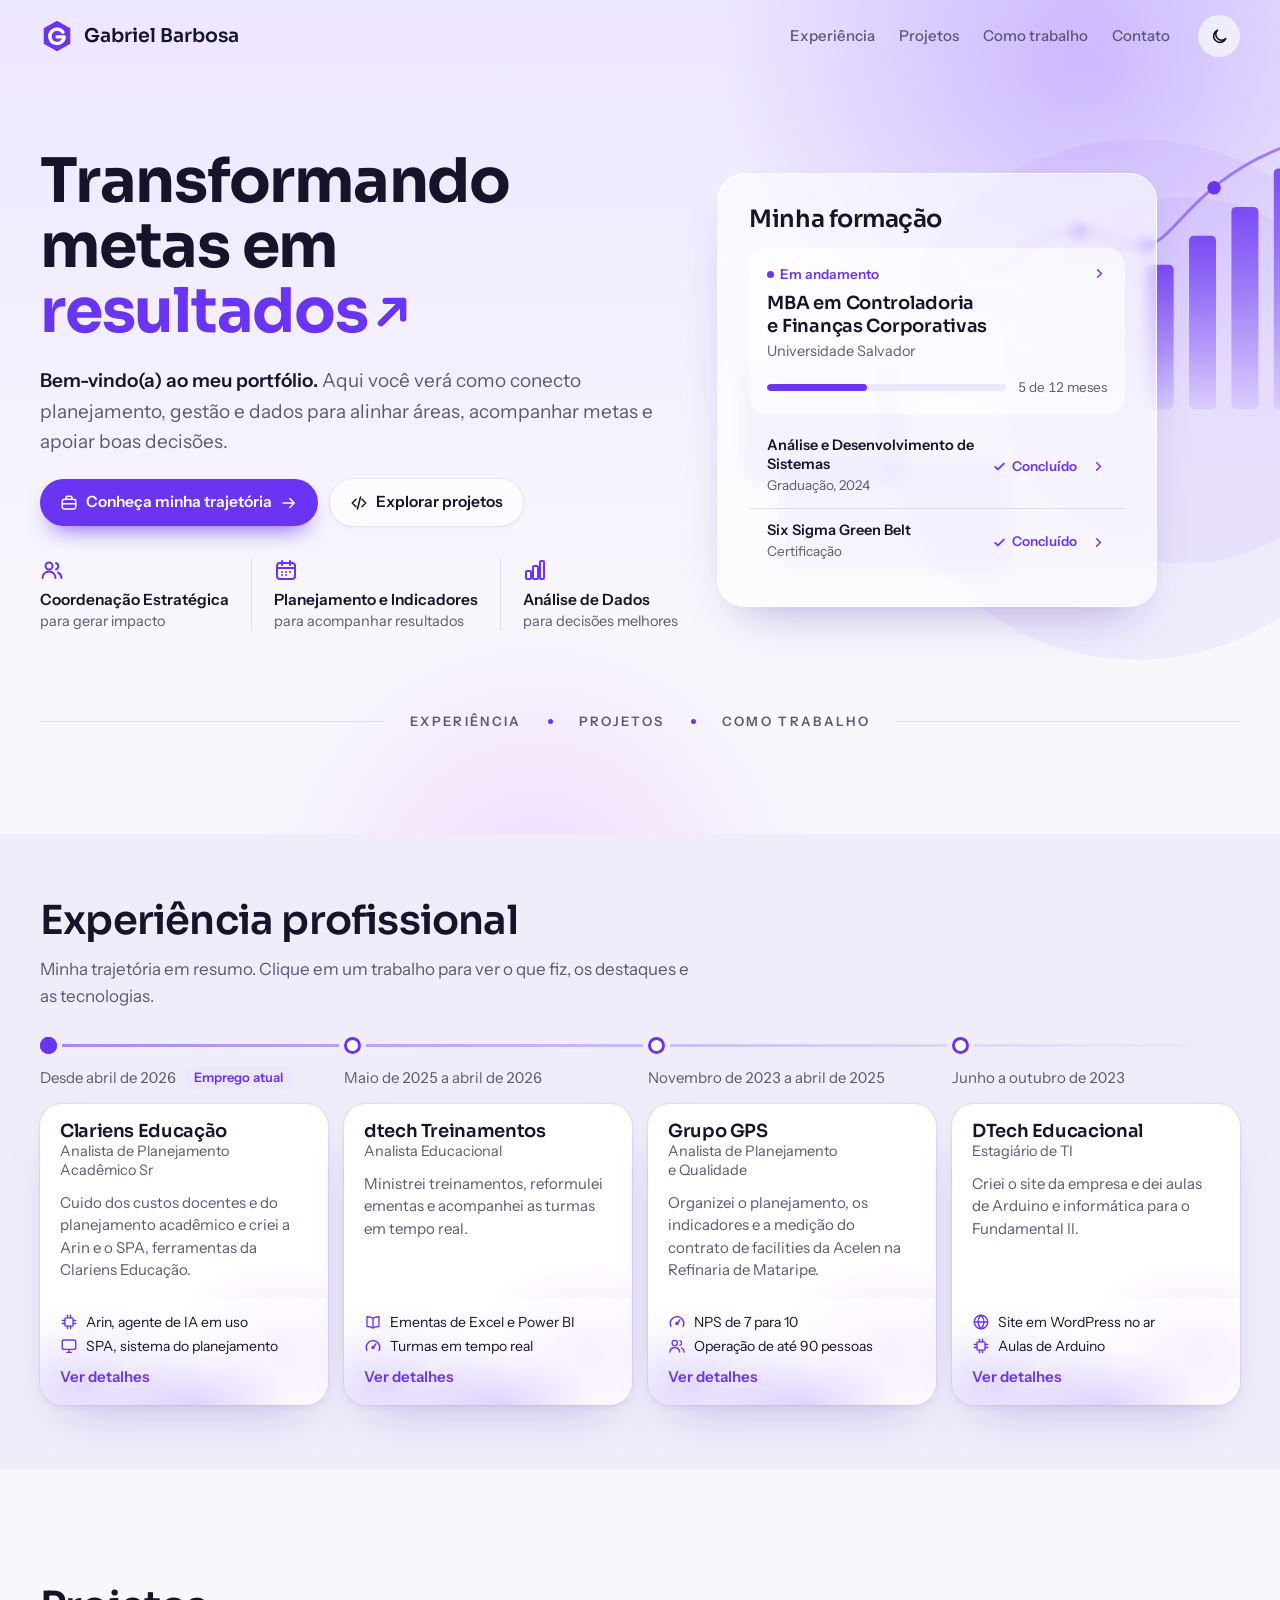
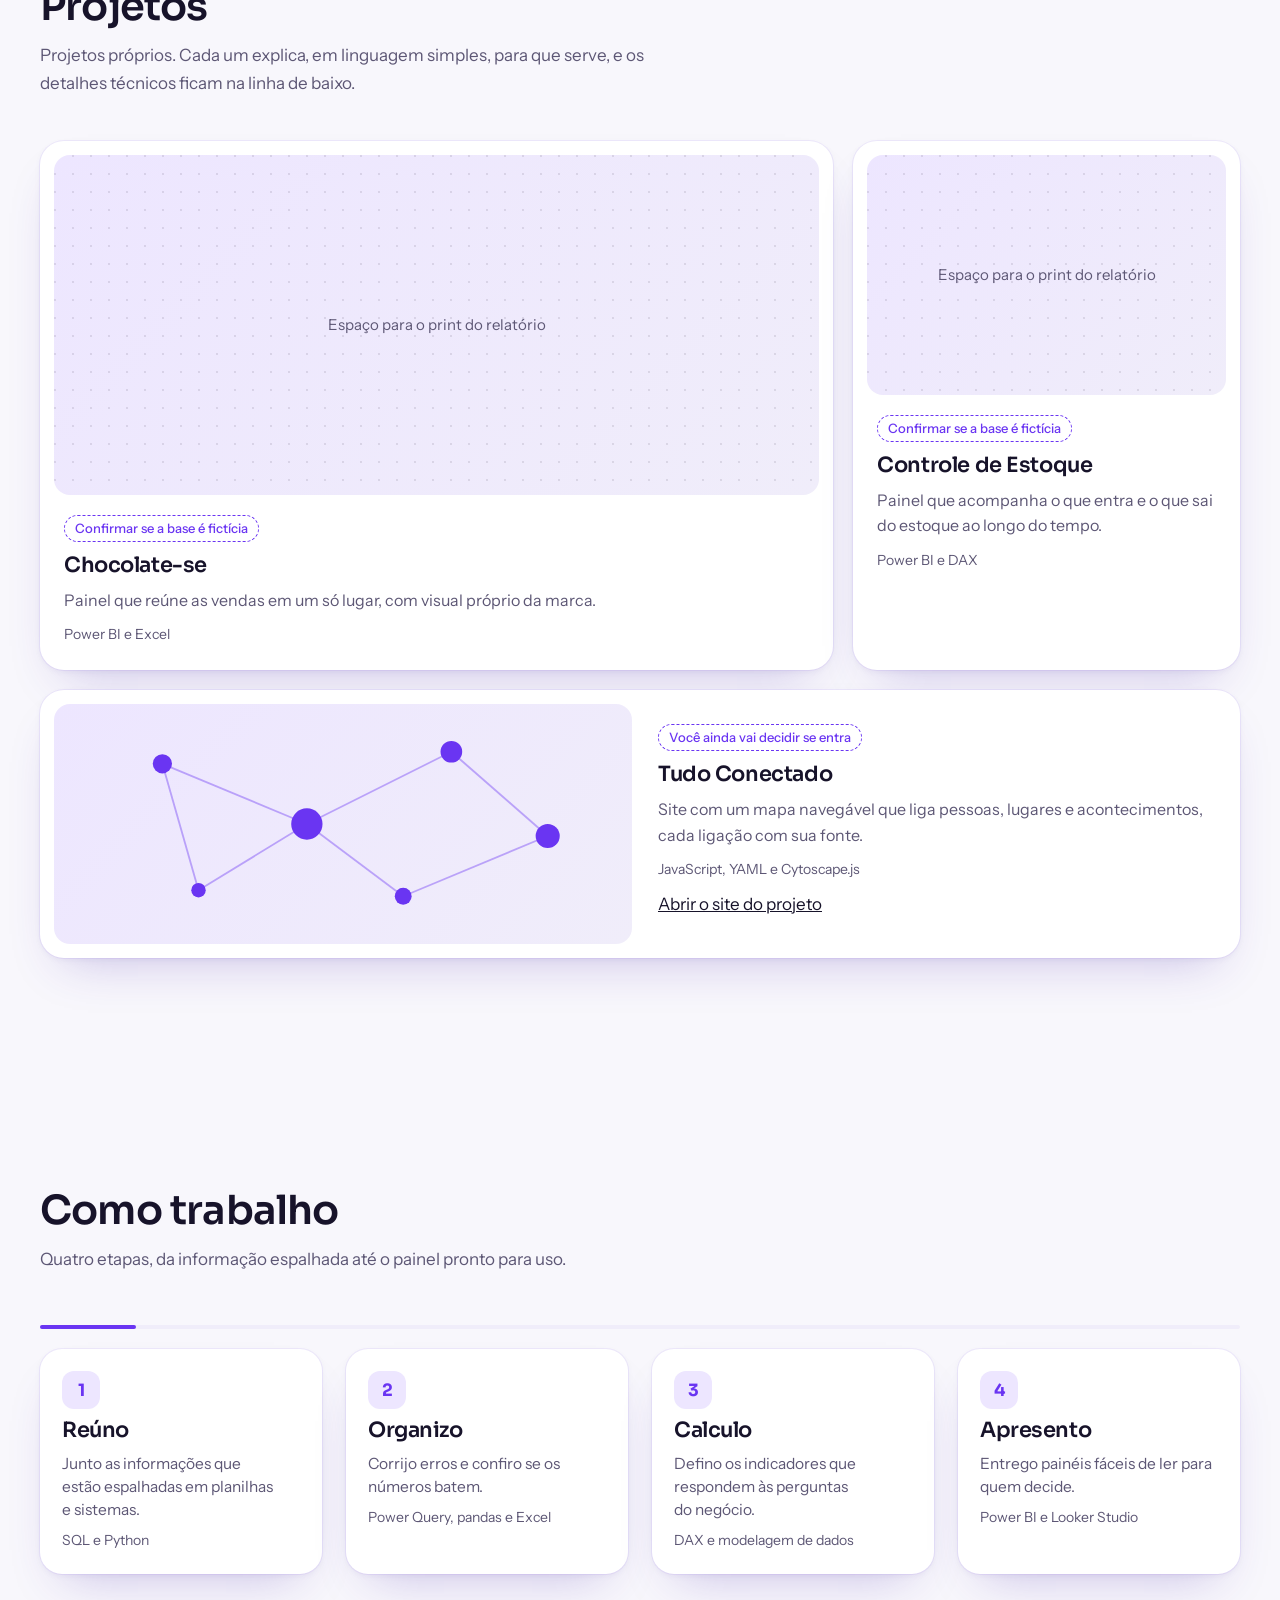
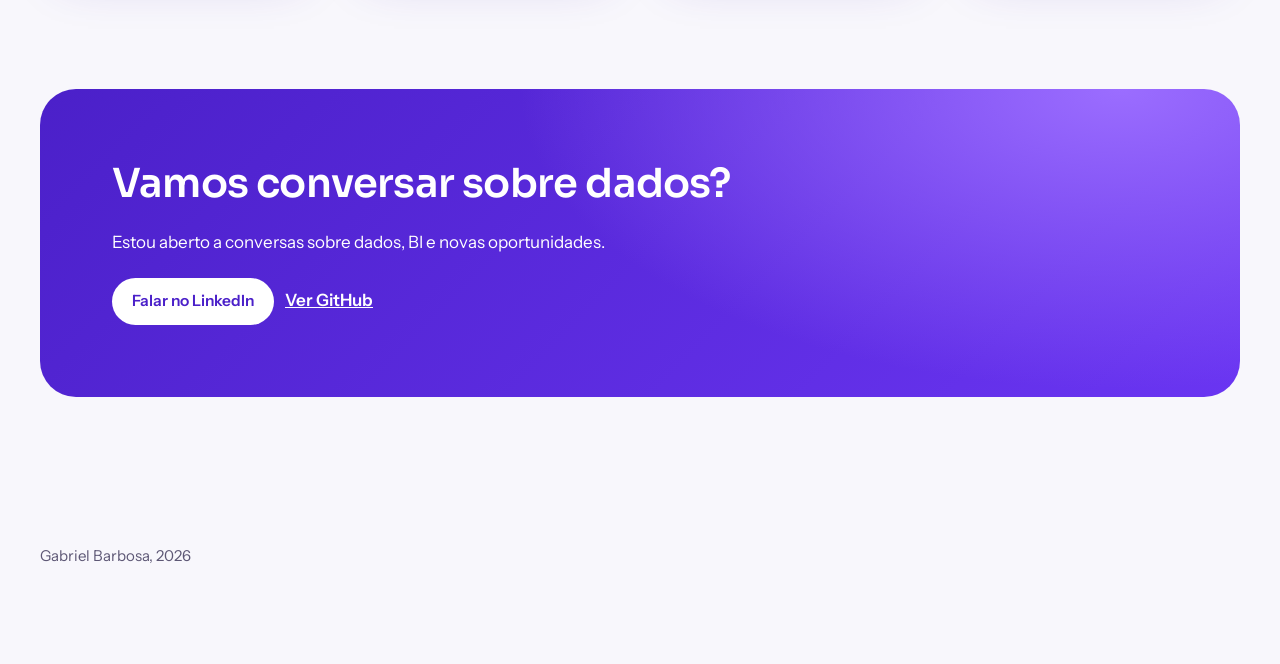
==== commit 6c616ef1: "Inserção de informações e melhorias visauis do site" ====
--- a/docs/index.html
+++ b/docs/index.html
@@ -119,39 +119,47 @@
     <div class="miolo">
       <div class="intro">
         <h2>Experiência profissional</h2>
-        <p>Minha trajetória em resumo. Clique em um trabalho para ver os cases e as ferramentas do dia a dia.</p>
+        <p>Minha trajetória em resumo. Clique em um trabalho para ver o que fiz, os destaques e as tecnologias.</p>
       </div>
       <ol class="linha-tempo">
         <li class="ponto-tempo atual">
           <div class="periodo-tempo"><span>Desde abril de 2026</span><span class="agora">Emprego atual</span></div>
           <div class="resumo">
-            <div class="resumo-topo"><span class="monograma pequeno" aria-hidden="true">C</span><div><h3>Clariens</h3><span class="cargo-resumo">Analista de Planejamento Acadêmico Sr</span></div></div>
-            <p>Uso dados para apoiar o planejamento e o uso dos recursos das unidades de ensino.</p>
-            <button class="abrir-emprego" type="button" data-indice="0">Ver cases e ferramentas</button>
+            <div class="resumo-topo"><div><h3>Clariens Educação</h3><span class="cargo-resumo">Analista de Planejamento Acadêmico Sr</span></div></div>
+            <p>Cuido dos custos docentes e do planejamento acadêmico e criei a Arin e o SPA, ferramentas da Clariens Educação.</p>
+            <div class="resumo-rodape"><ul><li><svg viewBox="0 0 24 24" fill="none" stroke="currentColor" stroke-width="1.8" stroke-linecap="round" stroke-linejoin="round" aria-hidden="true"><rect x="6.500" y="6.500" width="11" height="11" rx="2"/><path d="M10 3v3.500"/><path d="M14 3v3.500"/><path d="M10 17.500V21"/><path d="M14 17.500V21"/><path d="M3 10h3.500"/><path d="M3 14h3.500"/><path d="M17.500 10H21"/><path d="M17.500 14H21"/></svg><span>Arin, agente de IA em uso</span></li><li><svg viewBox="0 0 24 24" fill="none" stroke="currentColor" stroke-width="1.8" stroke-linecap="round" stroke-linejoin="round" aria-hidden="true"><rect x="3" y="4" width="18" height="12.500" rx="2.500"/><path d="M9 20.500h6"/><path d="M12 16.500v4"/></svg><span>SPA, sistema do planejamento</span></li></ul>
+              <button class="abrir-emprego" type="button" data-indice="0">Ver detalhes</button>
+            </div>
           </div>
         </li>
         <li class="ponto-tempo">
           <div class="periodo-tempo"><span>Maio de 2025 a abril de 2026</span></div>
           <div class="resumo">
-            <div class="resumo-topo"><span class="monograma pequeno" aria-hidden="true">d</span><div><h3>dtech Treinamentos</h3><span class="cargo-resumo">Analista Educacional</span></div></div>
-            <p>Ensinei ferramentas de dados e criei conteúdo para preparar alunos para o mercado.</p>
-            <button class="abrir-emprego" type="button" data-indice="1">Ver cases e ferramentas</button>
+            <div class="resumo-topo"><div><h3>dtech Treinamentos</h3><span class="cargo-resumo">Analista Educacional</span></div></div>
+            <p>Ministrei treinamentos, reformulei ementas e acompanhei as turmas em tempo real.</p>
+            <div class="resumo-rodape"><ul><li><svg viewBox="0 0 24 24" fill="none" stroke="currentColor" stroke-width="1.8" stroke-linecap="round" stroke-linejoin="round" aria-hidden="true"><path d="M12 7v13"/><path d="M12 7c-2-1.500-4.500-2-8-2v13c3.500 0 6 .5 8 2 2-1.500 4.500-2 8-2V5c-3.500 0-6 .5-8 2z"/></svg><span>Ementas de Excel e Power BI</span></li><li><svg viewBox="0 0 24 24" fill="none" stroke="currentColor" stroke-width="1.8" stroke-linecap="round" stroke-linejoin="round" aria-hidden="true"><path d="M4 18a9 9 0 1 1 16 0"/><path d="M12 14l4-5"/><circle cx="12" cy="14" r="1.500"/></svg><span>Turmas em tempo real</span></li></ul>
+              <button class="abrir-emprego" type="button" data-indice="1">Ver detalhes</button>
+            </div>
           </div>
         </li>
         <li class="ponto-tempo">
           <div class="periodo-tempo"><span>Novembro de 2023 a abril de 2025</span></div>
           <div class="resumo">
-            <div class="resumo-topo"><span class="monograma pequeno" aria-hidden="true">G</span><div><h3>Grupo GPS</h3><span class="cargo-resumo">Analista de Planejamento e Qualidade</span></div></div>
-            <p>Acompanhei o desempenho da operação e dei base em dados para as decisões da liderança.</p>
-            <button class="abrir-emprego" type="button" data-indice="2">Ver cases e ferramentas</button>
+            <div class="resumo-topo"><div><h3>Grupo GPS</h3><span class="cargo-resumo">Analista de Planejamento e Qualidade</span></div></div>
+            <p>Organizei o planejamento, os indicadores e a medição do contrato de facilities da Acelen na Refinaria de Mataripe.</p>
+            <div class="resumo-rodape"><ul><li><svg viewBox="0 0 24 24" fill="none" stroke="currentColor" stroke-width="1.8" stroke-linecap="round" stroke-linejoin="round" aria-hidden="true"><path d="M4 18a9 9 0 1 1 16 0"/><path d="M12 14l4-5"/><circle cx="12" cy="14" r="1.500"/></svg><span>NPS de 7 para 10</span></li><li><svg viewBox="0 0 24 24" fill="none" stroke="currentColor" stroke-width="1.8" stroke-linecap="round" stroke-linejoin="round" aria-hidden="true"><circle cx="9" cy="8" r="3.500"/><path d="M2.500 20c.5-3.700 3-6 6.500-6s6 2.300 6.500 6"/><path d="M16 4.800a3.500 3.500 0 0 1 0 6.400"/><path d="M18 14.500c2 .8 3.200 2.800 3.500 5.500"/></svg><span>Operação de até 90 pessoas</span></li></ul>
+              <button class="abrir-emprego" type="button" data-indice="2">Ver detalhes</button>
+            </div>
           </div>
         </li>
         <li class="ponto-tempo">
           <div class="periodo-tempo"><span>Junho a outubro de 2023</span></div>
           <div class="resumo">
-            <div class="resumo-topo"><span class="monograma pequeno" aria-hidden="true">D</span><div><h3>DTech Educacional</h3><span class="cargo-resumo">Estagiário de TI</span></div></div>
-            <p>Trabalhei no site e em um aplicativo da empresa, além de dar suporte de TI.</p>
-            <button class="abrir-emprego" type="button" data-indice="3">Ver detalhes</button>
+            <div class="resumo-topo"><div><h3>DTech Educacional</h3><span class="cargo-resumo">Estagiário de TI</span></div></div>
+            <p>Criei o site da empresa e dei aulas de Arduino e informática para o Fundamental II.</p>
+            <div class="resumo-rodape"><ul><li><svg viewBox="0 0 24 24" fill="none" stroke="currentColor" stroke-width="1.8" stroke-linecap="round" stroke-linejoin="round" aria-hidden="true"><circle cx="12" cy="12" r="9"/><path d="M3 12h18"/><path d="M12 3c2.800 2.700 4 5.700 4 9s-1.200 6.300-4 9c-2.800-2.700-4-5.700-4-9s1.200-6.300 4-9z"/></svg><span>Site em WordPress no ar</span></li><li><svg viewBox="0 0 24 24" fill="none" stroke="currentColor" stroke-width="1.8" stroke-linecap="round" stroke-linejoin="round" aria-hidden="true"><rect x="6.500" y="6.500" width="11" height="11" rx="2"/><path d="M10 3v3.500"/><path d="M14 3v3.500"/><path d="M10 17.500V21"/><path d="M14 17.500V21"/><path d="M3 10h3.500"/><path d="M3 14h3.500"/><path d="M17.500 10H21"/><path d="M17.500 14H21"/></svg><span>Aulas de Arduino</span></li></ul>
+              <button class="abrir-emprego" type="button" data-indice="3">Ver detalhes</button>
+            </div>
           </div>
         </li>
       </ol>
--- a/docs/assets/css/estilo.css
+++ b/docs/assets/css/estilo.css
@@ -15,6 +15,7 @@
   --brilho: rgba(124, 77, 255, .3);
   --brilho-2: rgba(214, 150, 255, .28);
   --vidro: rgba(255, 255, 255, .72);
+  --faixa: #F0EDFA;
   --titulo: "Sora", "Segoe UI", sans-serif;
   --corpo: "Instrument Sans", "Segoe UI", sans-serif;
   color-scheme: light;
@@ -33,6 +34,7 @@
   --brilho: rgba(124, 77, 255, .34);
   --brilho-2: rgba(170, 90, 255, .18);
   --vidro: rgba(30, 24, 46, .68);
+  --faixa: #1E1930;
   color-scheme: dark;
 }
 * { box-sizing: border-box; }
@@ -70,6 +72,7 @@
 
 /* Hero */
 .hero { position: relative; overflow: hidden; margin-top: -72px; background: linear-gradient(180deg, var(--roxo-suave), transparent 75%); padding-block: calc(72px + clamp(36px, 6vw, 80px)) clamp(56px, 8vw, 110px); }
+:root[data-theme="dark"] .hero { -webkit-mask-image: linear-gradient(#000 calc(100% - 96px), transparent); mask-image: linear-gradient(#000 calc(100% - 96px), transparent); }
 .hero::before, .hero::after { content: ""; position: absolute; border-radius: 50%; pointer-events: none; animation: flutuar 16s ease-in-out infinite alternate; }
 .hero::before { width: 720px; height: 720px; top: -300px; right: -160px; background: radial-gradient(closest-side, var(--brilho), transparent); }
 .hero::after { width: 560px; height: 560px; bottom: -340px; left: 20%; background: radial-gradient(closest-side, var(--brilho-2), transparent); animation-delay: -6s; }
@@ -147,22 +150,23 @@
 .fluxo li p { color: var(--texto-2); font-size: 15.5px; line-height: 1.5; }
 
 /* Experiência: o destaque depois do topo */
-#experiencia { background: var(--elevado); }
-#experiencia .intro { max-width: 68ch; }
+#experiencia { padding-block: clamp(44px, 5vw, 64px); background: var(--faixa); }
+:root[data-theme="dark"] #experiencia { background: linear-gradient(180deg, var(--fundo), var(--faixa) 64px, var(--faixa) calc(100% - 64px), var(--fundo)); }
+#experiencia .intro { max-width: 68ch; margin-bottom: 26px; }
 .linha-tempo { position: relative; display: grid; grid-template-columns: repeat(4, minmax(0, 1fr)); gap: 16px; margin: 0; padding: 0; list-style: none; }
 .linha-tempo::before { content: ""; position: absolute; top: 7px; left: 8px; right: 0; height: 3px; border-radius: 3px; background: linear-gradient(90deg, var(--roxo), transparent); opacity: .55; }
-.ponto-tempo { position: relative; display: grid; grid-template-rows: 62px 1fr; gap: 8px; padding-top: 32px; }
-.ponto-tempo::before { content: ""; position: absolute; left: 0; top: 0; width: 17px; height: 17px; border-radius: 50%; background: var(--superficie); box-shadow: inset 0 0 0 3px var(--roxo), 0 0 0 5px var(--elevado); }
+.ponto-tempo { position: relative; display: grid; grid-template-rows: auto 1fr; gap: 12px; padding-top: 28px; }
+.ponto-tempo::before { content: ""; position: absolute; left: 0; top: 0; width: 17px; height: 17px; border-radius: 50%; background: var(--superficie); box-shadow: inset 0 0 0 3px var(--roxo), 0 0 0 5px var(--faixa); }
 .ponto-tempo.atual::before { background: var(--roxo); }
-.periodo-tempo { display: grid; gap: 6px; justify-items: start; align-content: start; color: var(--texto-2); font-size: 15px; line-height: 1.35; font-variant-numeric: tabular-nums; }
+.periodo-tempo { display: flex; flex-wrap: wrap; align-items: center; gap: 4px 8px; min-height: 27px; color: var(--texto-2); font-size: 15px; line-height: 1.35; font-variant-numeric: tabular-nums; }
 .agora { padding: 2px 10px; border-radius: 999px; background: var(--roxo-suave); color: var(--roxo); font-size: 13px; font-weight: 600; }
-.resumo { position: relative; display: grid; grid-template-rows: auto auto 1fr auto; gap: 4px; justify-items: start; background: var(--superficie); border-radius: 22px; padding: 20px 22px; box-shadow: var(--sombra); transition: transform .2s cubic-bezier(.23, 1, .32, 1), box-shadow .2s; }
+.resumo { position: relative; display: grid; grid-template-rows: auto auto 1fr auto; gap: 4px; justify-items: start; background: var(--superficie); border-radius: 22px; padding: 16px 20px; box-shadow: var(--sombra); transition: transform .2s cubic-bezier(.23, 1, .32, 1), box-shadow .2s; }
 .resumo:hover { transform: translateY(-4px); box-shadow: 0 0 0 2px var(--roxo), 0 24px 48px -24px rgba(70, 35, 170, .4); }
 .resumo-topo { display: flex; align-items: center; gap: 12px; margin-bottom: 8px; min-width: 0; }
 .monograma.pequeno { width: 44px; height: 44px; border-radius: 13px; font-size: 19px; }
 .resumo h3 { font-size: 18px; }
 .cargo-resumo { display: block; color: var(--texto-2); font-size: 14.5px; line-height: 1.3; }
-.resumo p { color: var(--texto-2); font-size: 16px; max-width: 66ch; }
+.resumo p { color: var(--texto-2); font-size: 15px; line-height: 1.5; max-width: 66ch; }
 .abrir-emprego { position: static; margin-top: 8px; padding: 0; border: 0; background: none; color: var(--roxo); font-weight: 600; font-size: 15px; }
 .abrir-emprego::after { content: ""; position: absolute; inset: 0; border-radius: 22px; }
 .abrir-emprego:focus-visible { outline: 0; }
@@ -323,7 +327,127 @@
 .curso-menor:hover { background: var(--vidro-bloco); }
 .ic-mais { width: 15px; height: 15px; color: var(--roxo); }
 .destaque-curso .ic-mais { position: absolute; top: 18px; right: 18px; }
-dialog.janela.estreita { --meia-janela: 340px; width: min(680px, calc(100% - 32px)); }
 .monograma-formacao { width: 58px; height: 58px; border-radius: 16px; font-size: 18px; letter-spacing: -.02em; text-transform: none; }
 .janela-cargo .status-vivo, .janela-cargo .status-feito { color: var(--roxo); font-size: 14px; }
 .janela-cargo .status-feito svg { width: 14px; height: 14px; }
+
+/* Popup de formação: explica o curso em camadas, da frase de abertura aos detalhes. */
+dialog.janela.estreita { --meia-janela: 390px; width: min(780px, calc(100% - 32px)); }
+.formacao { gap: 26px; }
+.formacao section { padding: 0; }
+.formacao section.competencias { padding: 18px; }
+.formacao section.f-conexao { padding-left: 16px; }
+.f-lide { margin: 0; max-width: 40em; font: 400 clamp(17px, 1.9vw, 18.5px)/1.5 var(--corpo); text-wrap: pretty; }
+.f-fatos { display: grid; grid-template-columns: repeat(auto-fit, minmax(130px, 1fr)); gap: 12px 24px; margin: 0; padding-block: 14px; border-block: 1px solid var(--linha); }
+.f-fatos dt { color: var(--texto-2); font-size: 13.5px; line-height: 1.3; }
+.f-fatos dd { margin: 2px 0 0; font-size: 15px; font-weight: 500; line-height: 1.35; }
+.f-secao { display: grid; gap: 8px; }
+.f-secao h3, .formacao .competencias h3 { font-size: 18px; }
+.f-secao p { margin: 0; max-width: 68ch; color: var(--texto-2); font-size: 16px; }
+.f-estudos { border-top: 1px solid var(--linha); }
+.f-estudos details { border-bottom: 1px solid var(--linha); }
+.f-estudos summary { display: grid; grid-template-columns: minmax(0, 1fr) 20px; gap: 12px; align-items: center; padding: 11px 2px; cursor: pointer; list-style: none; border-radius: 8px; }
+.f-estudos summary::-webkit-details-marker { display: none; }
+.f-estudos summary:focus-visible { outline: 2px solid var(--roxo); outline-offset: 2px; }
+.f-estudos summary > span { display: grid; gap: 1px; }
+.f-estudos strong { font: 500 15.5px/1.35 var(--corpo); }
+.f-estudos summary > span > span { color: var(--texto-2); font-size: 14.5px; line-height: 1.4; }
+.f-estudos summary svg { width: 18px; height: 18px; color: var(--roxo); transition: transform .2s cubic-bezier(.23, 1, .32, 1); }
+.f-estudos details[open] summary svg { transform: rotate(180deg); }
+.f-estudos .uso { padding: 0 2px 14px; }
+.f-metodo { position: relative; display: grid; grid-template-columns: repeat(5, minmax(0, 1fr)); gap: 14px; margin: 6px 0 0; padding: 0; list-style: none; }
+.f-metodo::before { content: ""; position: absolute; top: 6px; left: 6px; right: 12%; height: 2px; background: var(--roxo-suave); }
+.f-metodo li { position: relative; display: grid; gap: 2px; align-content: start; padding-top: 24px; }
+.f-metodo li::before { content: ""; position: absolute; top: 0; left: 0; width: 14px; height: 14px; border-radius: 50%; background: var(--roxo); box-shadow: 0 0 0 4px var(--superficie); }
+.f-metodo strong { font: 500 15px/1.3 var(--corpo); }
+.f-metodo span { color: var(--texto-2); font-size: 14px; line-height: 1.4; }
+.formacao .competencias ul { grid-template-columns: repeat(2, minmax(0, 1fr)); gap: 8px 18px; }
+.f-conexao { padding-left: 16px; border-left: 3px solid var(--roxo); }
+.f-conexao p { color: var(--texto); }
+@media (max-width: 640px) {
+  .formacao .competencias ul { grid-template-columns: minmax(0, 1fr); }
+  .f-metodo { grid-template-columns: minmax(0, 1fr); gap: 12px; }
+  .f-metodo::before { top: 6px; bottom: 12px; left: 6px; right: auto; width: 2px; height: auto; }
+  .f-metodo li { padding: 0 0 0 26px; }
+}
+@media (prefers-reduced-motion: reduce) { .f-estudos summary svg { transition: none; } }
+
+/* Popup de experiência. Direção impressionista: a coluna de consulta é feita de manchas de luz
+   que se misturam sem contorno, e os ícones se desenham em traço fino sobre uma pincelada de cor. */
+:root { --luz-1: rgba(124, 77, 255, .2); --luz-2: rgba(236, 130, 215, .18); --luz-3: rgba(99, 160, 255, .16); --luz-4: rgba(255, 196, 140, .16); }
+:root[data-theme="dark"] { --luz-1: rgba(124, 77, 255, .16); --luz-2: rgba(214, 100, 200, .1); --luz-3: rgba(80, 130, 255, .1); --luz-4: rgba(255, 170, 120, .04); }
+.e-grade { grid-template-columns: minmax(0, 1.3fr) minmax(0, 1fr); align-items: stretch; }
+.e-topo { display: grid; gap: 2px; padding-right: 8px; }
+.e-topo h2 { font-size: clamp(22px, 2.5vw, 28px); }
+.e-nome { color: var(--roxo); font: 500 17px/1.3 var(--titulo); }
+.e-visao { margin: 0; color: var(--texto-2); font-size: 16px; }
+.e-frentes { display: grid; gap: 10px; }
+.e-frente { position: relative; display: grid; grid-template-columns: 40px minmax(0, 1fr); gap: 12px; padding: 14px 16px; border: 1px solid var(--linha); border-radius: 16px; background: var(--superficie); transition: border-color .25s, box-shadow .25s, transform .25s cubic-bezier(.23, 1, .32, 1); animation: surgir .5s cubic-bezier(.23, 1, .32, 1) both; animation-delay: calc(var(--i) * 80ms); }
+.e-frente:hover { border-color: var(--roxo); box-shadow: 0 16px 32px -24px var(--roxo); transform: translateY(-2px); }
+.e-frente:hover .e-ic::before { transform: scale(1.3) rotate(24deg); opacity: 1; }
+.e-frente-corpo { display: grid; gap: 4px; min-width: 0; }
+.e-frente h3 { font: 500 16.5px/1.3 var(--titulo); }
+.e-frente p { margin: 0; color: var(--texto-2); font-size: 15px; line-height: 1.45; }
+.e-frente ul { display: grid; gap: 2px; margin: 4px 0 0; padding-left: 18px; font-size: 14.5px; line-height: 1.45; }
+.e-frente li::marker { color: var(--roxo); }
+.e-ic { position: relative; display: grid; place-items: center; width: 40px; height: 40px; color: var(--roxo); }
+.e-ic::before { content: ""; position: absolute; inset: 2px; border-radius: 58% 42% 53% 47% / 46% 56% 44% 54%; background: radial-gradient(circle at 30% 30%, var(--luz-2), transparent 70%), radial-gradient(circle at 70% 65%, var(--luz-1), transparent 72%), radial-gradient(circle at 60% 20%, var(--luz-3), transparent 60%); filter: blur(3px); opacity: .9; transition: transform .5s cubic-bezier(.23, 1, .32, 1), opacity .3s; }
+.e-ic svg { position: relative; width: 22px; height: 22px; }
+.e-ic svg > * { stroke-dasharray: 1; stroke-dashoffset: 1; animation: desenhar .9s ease-out forwards; animation-delay: calc(var(--i) * 90ms + 120ms); }
+.e-ic svg > [fill="currentColor"] { animation-name: surgir; stroke-dashoffset: 0; }
+.janela-lateral section { padding: 0; }
+.e-lateral { position: relative; gap: 20px; padding: 22px; border: 1px solid var(--linha); border-radius: 20px; background-color: var(--faixa); background-image: radial-gradient(46% 26% at 12% 6%, var(--luz-1), transparent 72%), radial-gradient(40% 24% at 92% 22%, var(--luz-2), transparent 74%), radial-gradient(52% 28% at 20% 52%, var(--luz-3), transparent 72%), radial-gradient(44% 24% at 88% 66%, var(--luz-4), transparent 74%), radial-gradient(56% 26% at 40% 98%, var(--luz-2), transparent 74%); background-size: 135% 135%; animation: luz 18s ease-in-out infinite alternate; }
+.e-lateral > .f-secao:first-child h3 { padding-right: 44px; }
+.e-lateral { grid-template-rows: auto auto auto 1fr; }
+.e-lateral .lateral-rodape { align-self: end; }
+.fechar-janela { z-index: 3; }
+.janela:not(.estreita) .fechar-janela { top: 7px; right: 7px; width: 30px; height: 30px; }
+.janela:not(.estreita) .fechar-janela svg { width: 15px; height: 15px; }
+.e-lateral .botao.cheio { justify-content: center; text-align: center; background: var(--roxo-suave); color: var(--roxo); box-shadow: none; }
+.e-lateral .f-fatos { grid-template-columns: repeat(2, minmax(0, 1fr)); gap: 12px 16px; padding-top: 12px; border-bottom: 0; }
+.e-lateral .lateral-rodape { border-top-color: var(--linha); }
+.e-destaques { display: grid; grid-template-columns: repeat(2, minmax(0, 1fr)); gap: 8px; }
+.e-destaque { display: grid; gap: 3px; align-content: start; padding: 12px 14px; border-radius: 14px; background: var(--vidro); backdrop-filter: blur(6px); }
+.e-destaque:first-child:nth-last-child(odd) { grid-column: 1 / -1; }
+.e-destaque h4 { font: 500 15px/1.3 var(--titulo); }
+.e-destaque p { margin: 0; color: var(--texto-2); font-size: 14px; line-height: 1.4; }
+.e-tecs { display: grid; grid-template-columns: repeat(2, minmax(0, 1fr)); gap: 8px; }
+.e-tecs > span { display: grid; grid-template-columns: 30px minmax(0, 1fr); gap: 8px; align-items: center; padding: 6px 10px 6px 8px; border-radius: 12px; background: var(--vidro); font-size: 14px; line-height: 1.25; }
+.e-tecs > span > span { display: grid; }
+.e-tecs small { color: var(--texto-2); font-size: 13px; }
+.e-tecs .e-ic { width: 30px; height: 30px; }
+.e-tecs .e-ic svg { width: 18px; height: 18px; }
+@keyframes desenhar { to { stroke-dashoffset: 0; } }
+@keyframes surgir { from { opacity: 0; transform: translateY(10px); } }
+@keyframes luz { from { background-position: 0% 0%; } to { background-position: 100% 100%; } }
+@media (max-width: 800px) {
+  .e-grade { grid-template-columns: minmax(0, 1fr); }
+  .e-lateral { padding: 18px; }
+}
+@media (prefers-reduced-motion: reduce) {
+  .e-frente, .e-lateral { animation: none; }
+  .e-ic svg > * { animation: none; stroke-dashoffset: 0; }
+}
+
+.e-outras summary { grid-template-columns: 40px minmax(0, 1fr) 20px; }
+.e-outras summary .e-ic svg { width: 22px; height: 22px; color: var(--roxo); transform: none !important; }
+.e-outra { padding: 0 2px 14px 54px; }
+.e-outra p { margin: 0; color: var(--texto-2); font-size: 15px; line-height: 1.45; }
+.e-outra ul { display: grid; gap: 2px; margin: 6px 0 0; padding-left: 18px; font-size: 14.5px; line-height: 1.45; }
+.e-outra li::marker { color: var(--roxo); }
+
+/* Cartões da experiência: rodapé tingido, com dois destaques e o link para o popup. */
+.resumo { grid-template-rows: auto 1fr auto; overflow: hidden; }
+.resumo-rodape { display: grid; gap: 10px; justify-self: stretch; margin: 12px -20px -16px; padding: 14px 20px 16px; background: var(--roxo-suave); }
+.resumo-rodape ul { display: grid; gap: 6px; margin: 0; padding: 0; list-style: none; }
+.resumo-rodape li { display: grid; grid-template-columns: 18px minmax(0, 1fr); gap: 8px; align-items: center; font-size: 14px; line-height: 1.3; }
+.resumo-rodape svg { width: 18px; height: 18px; color: var(--roxo); }
+.resumo-rodape .abrir-emprego { margin-top: 0; }
+.resumo-rodape .abrir-emprego { justify-self: start; }
+.cargo-resumo { text-wrap: balance; }
+.resumo .abrir-emprego:focus-visible::after { outline-offset: -2px; }
+
+/* Rodapé dos cartões em vidro. O efeito fica no fundo, sem backdrop-filter, para o clique continuar valendo no cartão inteiro. */
+.resumo { isolation: isolate; }
+.resumo::before { content: ""; position: absolute; z-index: -1; left: 0; right: 0; bottom: 0; height: 150px; background: radial-gradient(60% 70% at 15% 85%, var(--brilho), transparent 75%), radial-gradient(55% 75% at 85% 60%, var(--brilho-2), transparent 75%), radial-gradient(40% 50% at 55% 100%, var(--brilho), transparent 80%); }
+.resumo-rodape { background: linear-gradient(180deg, var(--vidro), transparent 140%); border-top: 1px solid color-mix(in srgb, var(--superficie) 75%, transparent); box-shadow: inset 0 1px 0 color-mix(in srgb, #FFFFFF 22%, transparent); }
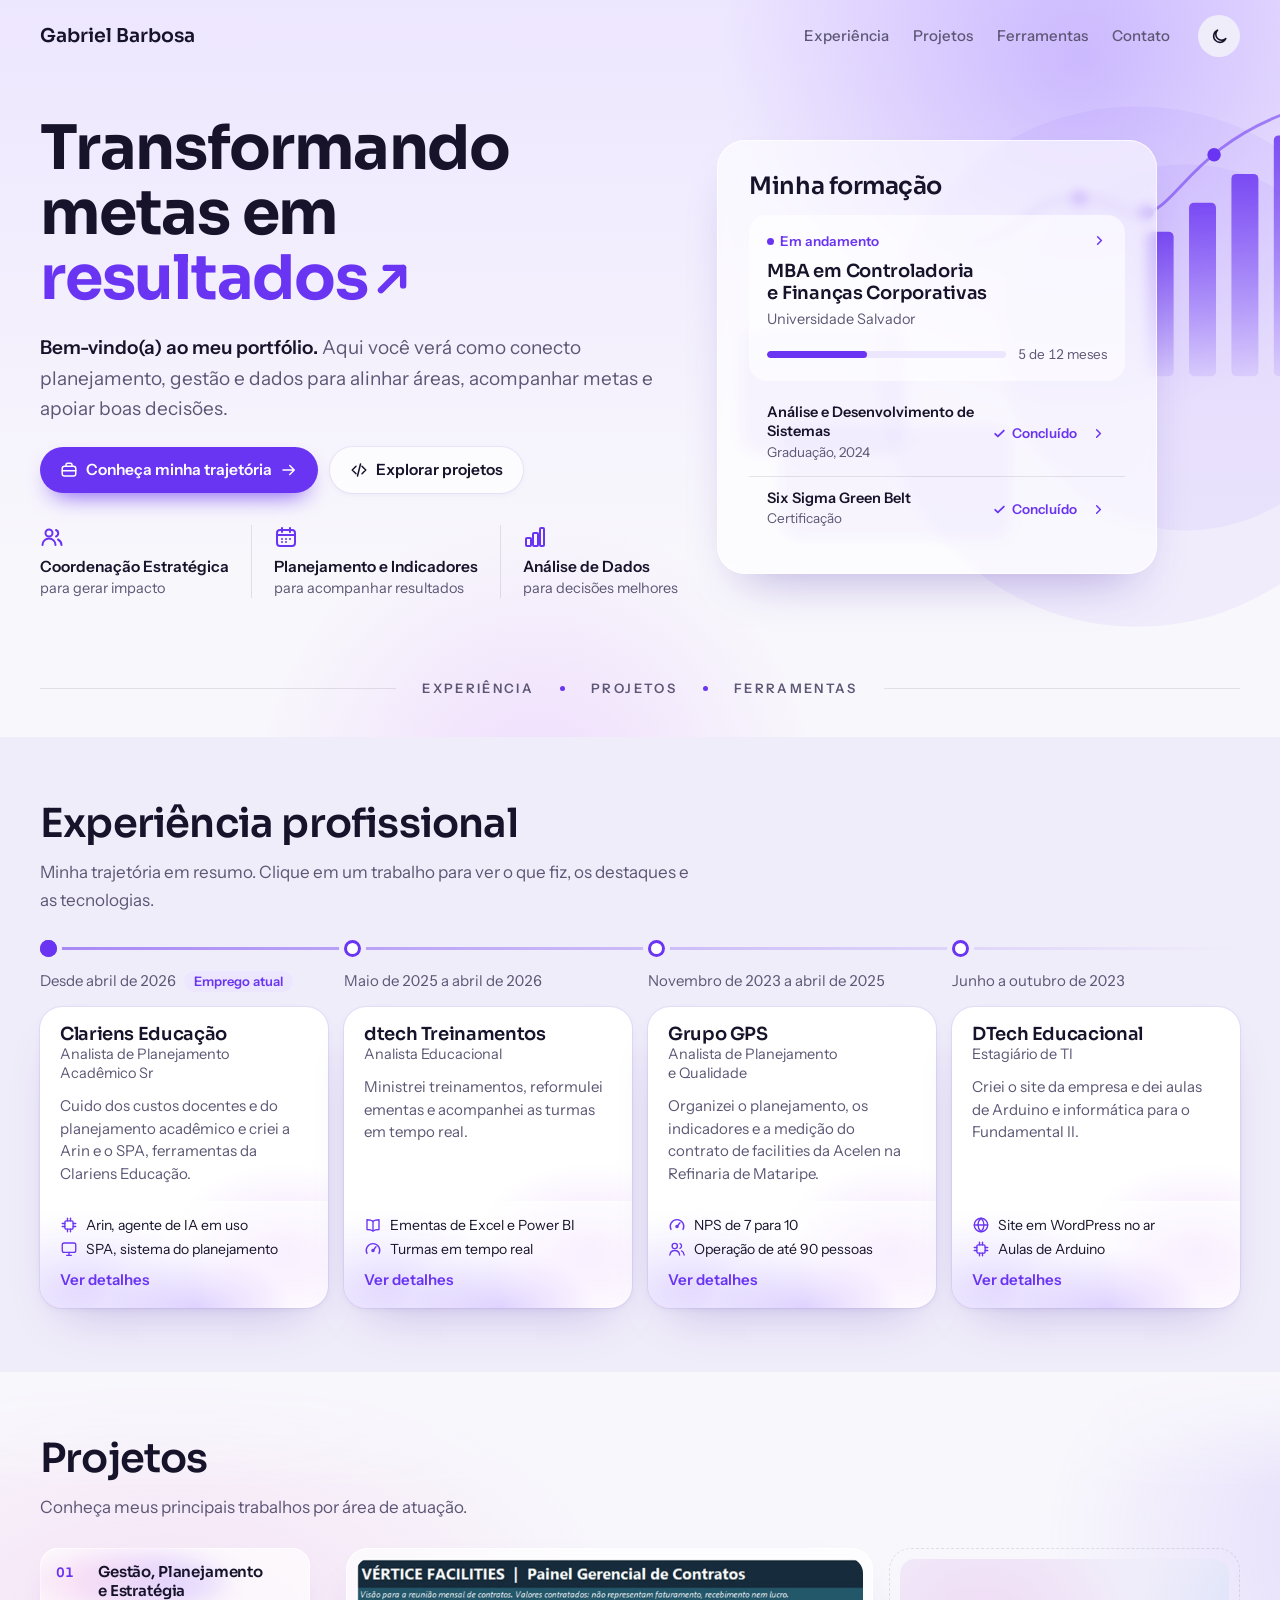
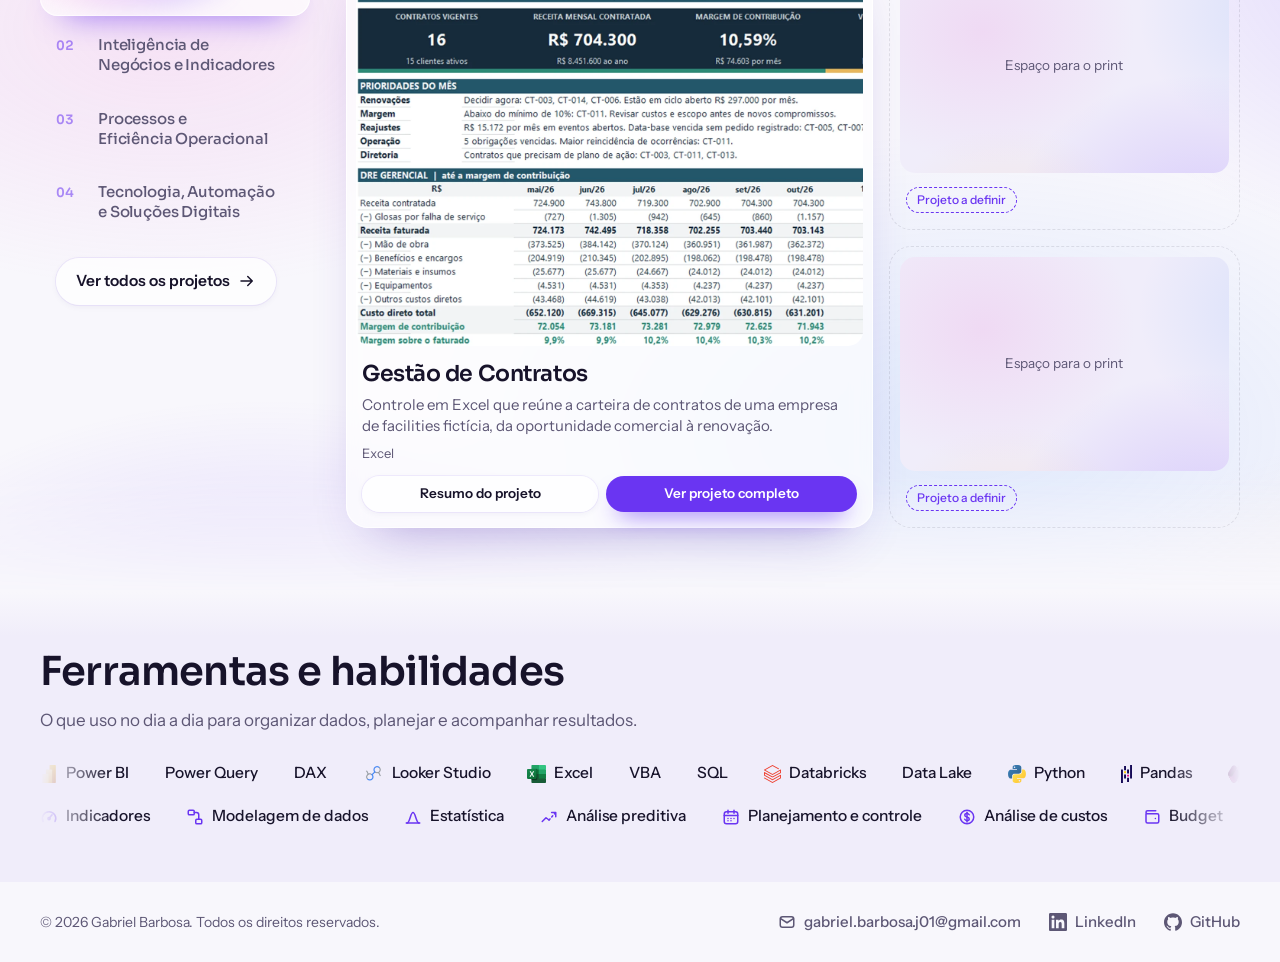
==== commit 7c9bcb66: "Reorganiza o portfólio e adiciona as páginas de projetos Inclui a página de projetos por categoria, " ====
--- a/docs/index.html
+++ b/docs/index.html
@@ -41,18 +41,27 @@
     <symbol id="i-engrenagem" viewBox="0 0 24 24"><g fill="none" stroke="currentColor" stroke-width="2" stroke-linecap="round" stroke-linejoin="round"><circle cx="12" cy="12" r="3"/><path d="M12 2v3M12 19v3M2 12h3M19 12h3M4.900 4.900l2.100 2.100M17 17l2.100 2.100M4.900 19.100L7 17M17 7l2.100-2.100"/></g></symbol>
     <symbol id="i-pessoas" viewBox="0 0 24 24"><g fill="none" stroke="currentColor" stroke-width="2" stroke-linecap="round" stroke-linejoin="round"><circle cx="9" cy="8" r="3.500"/><path d="M2.500 20a6.500 6.500 0 0 1 13 0M16 5a3.500 3.500 0 0 1 0 6.500M18 14.500a6.500 6.500 0 0 1 3.500 5.500"/></g></symbol>
   </defs>
+    <symbol id="i-medidor" viewBox="0 0 24 24"><g fill="none" stroke="currentColor" stroke-width="2" stroke-linecap="round" stroke-linejoin="round"><path d="M4 18a9 9 0 1 1 16 0"/><path d="M12 14l4-5"/><circle cx="12" cy="14" r="1.500"/></g></symbol>
+    <symbol id="i-modelo" viewBox="0 0 24 24"><g fill="none" stroke="currentColor" stroke-width="2" stroke-linecap="round" stroke-linejoin="round"><rect x="3" y="3" width="8" height="6" rx="1.500"/><rect x="13" y="15" width="8" height="6" rx="1.500"/><path d="M11 6h3a3 3 0 0 1 3 3v6"/></g></symbol>
+    <symbol id="i-estatistica" viewBox="0 0 24 24"><g fill="none" stroke="currentColor" stroke-width="2" stroke-linecap="round" stroke-linejoin="round"><path d="M3 20h18"/><path d="M4 20c4 0 4.500-14 8-14s4 14 8 14"/></g></symbol>
+    <symbol id="i-preditiva" viewBox="0 0 24 24"><g fill="none" stroke="currentColor" stroke-width="2" stroke-linecap="round" stroke-linejoin="round"><path d="M3 18l5-5 4 3"/><path d="M12 16l8-9" stroke-dasharray="2 3.500"/><path d="M15.500 6H21v5.500"/></g></symbol>
+    <symbol id="i-custos" viewBox="0 0 24 24"><g fill="none" stroke="currentColor" stroke-width="2" stroke-linecap="round" stroke-linejoin="round"><circle cx="12" cy="12" r="9"/><path d="M15 9c-.6-1.200-1.700-1.800-3-1.800-1.700 0-3 .9-3 2.300 0 3.200 6 1.700 6 5 0 1.400-1.300 2.300-3 2.300-1.300 0-2.400-.6-3-1.800"/><path d="M12 5.500v13"/></g></symbol>
+    <symbol id="i-budget" viewBox="0 0 24 24"><g fill="none" stroke="currentColor" stroke-width="2" stroke-linecap="round" stroke-linejoin="round"><path d="M4 7.500V18a2 2 0 0 0 2 2h13a2 2 0 0 0 2-2V9.500a2 2 0 0 0-2-2H6a2 2 0 0 1 0-4h11"/><path d="M16.500 14h.01"/></g></symbol>
+    <symbol id="i-documento" viewBox="0 0 24 24"><g fill="none" stroke="currentColor" stroke-width="2" stroke-linecap="round" stroke-linejoin="round"><path d="M6 3h8l5 5v13H6z"/><path d="M14 3v5h5"/><path d="M9 13h6"/><path d="M9 17h6"/></g></symbol>
+    <symbol id="i-risco" viewBox="0 0 24 24"><g fill="none" stroke="currentColor" stroke-width="2" stroke-linecap="round" stroke-linejoin="round"><path d="M12 3.500L22 20H2z"/><path d="M12 10v4.500"/><path d="M12 17.500h.01"/></g></symbol>
+    <symbol id="i-ciclo" viewBox="0 0 24 24"><g fill="none" stroke="currentColor" stroke-width="2" stroke-linecap="round" stroke-linejoin="round"><path d="M20 11a8 8 0 0 0-14-4.500L4 9"/><path d="M4 4v5h5"/><path d="M4 13a8 8 0 0 0 14 4.500l2-2.500"/><path d="M20 20v-5h-5"/></g></symbol>
+    <symbol id="i-chip" viewBox="0 0 24 24"><g fill="none" stroke="currentColor" stroke-width="2" stroke-linecap="round" stroke-linejoin="round"><rect x="6.500" y="6.500" width="11" height="11" rx="2"/><path d="M10 3v3.500"/><path d="M14 3v3.500"/><path d="M10 17.500V21"/><path d="M14 17.500V21"/><path d="M3 10h3.500"/><path d="M3 14h3.500"/><path d="M17.500 10H21"/><path d="M17.500 14H21"/></g></symbol>
 </svg>
 
 <header class="barra">
   <div class="miolo">
     <a class="marca" href="#inicio">
-      <svg class="logo" viewBox="0 0 40 40" aria-hidden="true"><path class="logo-fundo" d="M20 2l15.600 9v18L20 38 4.400 29V11z"/><path class="logo-g" d="M27 15.500A8.500 8.500 0 1 0 28.500 21H20"/></svg>
       Gabriel Barbosa
     </a>
     <nav aria-label="Seções">
       <a href="#experiencia">Experiência</a>
       <a href="#projetos">Projetos</a>
-      <a href="#processo">Como trabalho</a>
+      <a href="#ferramentas">Ferramentas</a>
       <a href="#contato">Contato</a>
     </nav>
     <button class="tema" id="tema" type="button" aria-label="Alternar entre modo claro e escuro">
@@ -110,8 +119,8 @@
         </aside>
       </div>
       <nav class="trilha" aria-label="Atalhos da página">
-        <a href="#experiencia">Experiência</a><i></i><a href="#projetos">Projetos</a><i></i><a href="#processo">Como trabalho</a>
-      </nav>
+        <a href="#experiencia">Experiência</a><i></i><a href="#projetos">Projetos</a><i></i><a href="#ferramentas">Ferramentas</a>
+</nav>
     </div>
   </section>
 
@@ -170,74 +179,72 @@
     <div class="miolo">
       <div class="intro">
         <h2>Projetos</h2>
-        <p>Projetos próprios. Cada um explica, em linguagem simples, para que serve, e os detalhes técnicos ficam na linha de baixo.</p>
-      </div>
-      <div class="projetos">
-        <article class="projeto grande">
-          <div class="print">Espaço para o print do relatório</div>
-          <div class="corpo-projeto">
-            <span class="pendente">Confirmar se a base é fictícia</span>
-            <h3>Chocolate-se</h3>
-            <p>Painel que reúne as vendas em um só lugar, com visual próprio da marca.</p>
-            <span class="tec">Power BI e Excel</span>
-          </div>
-        </article>
-        <article class="projeto medio">
-          <div class="print">Espaço para o print do relatório</div>
-          <div class="corpo-projeto">
-            <span class="pendente">Confirmar se a base é fictícia</span>
-            <h3>Controle de Estoque</h3>
-            <p>Painel que acompanha o que entra e o que sai do estoque ao longo do tempo.</p>
-            <span class="tec">Power BI e DAX</span>
-          </div>
-        </article>
-        <article class="projeto largo">
-          <svg class="grafo" viewBox="0 0 480 240" preserveAspectRatio="xMidYMid slice" aria-hidden="true">
-            <line x1="90" y1="70" x2="210" y2="120"/><line x1="210" y1="120" x2="330" y2="60"/><line x1="210" y1="120" x2="290" y2="180"/><line x1="330" y1="60" x2="410" y2="130"/><line x1="290" y1="180" x2="410" y2="130"/><line x1="90" y1="70" x2="120" y2="175"/><line x1="120" y1="175" x2="210" y2="120"/>
-            <circle cx="90" cy="70" r="8"/><circle cx="210" cy="120" r="13"/><circle cx="330" cy="60" r="9"/><circle cx="290" cy="180" r="7"/><circle cx="410" cy="130" r="10"/><circle cx="120" cy="175" r="6"/>
-          </svg>
-          <div class="corpo-projeto">
-            <span class="pendente">Você ainda vai decidir se entra</span>
-            <h3>Tudo Conectado</h3>
-            <p>Site com um mapa navegável que liga pessoas, lugares e acontecimentos, cada ligação com sua fonte.</p>
-            <span class="tec">JavaScript, YAML e Cytoscape.js</span>
-            <a href="https://gabriiel-barbosa.github.io/TudoConectado/" target="_blank" rel="noopener">Abrir o site do projeto</a>
-          </div>
-        </article>
-      </div>
-    </div>
-  </section>
-
-  <section id="processo">
+        <p>Conheça meus principais trabalhos por área de atuação.</p>
+      </div>
+      <div class="vitrine" id="vitrine"></div>
+    </div>
+  </section>
+
+  <section id="ferramentas">
     <div class="miolo">
       <div class="intro">
-        <h2>Como trabalho</h2>
-        <p>Quatro etapas, da informação espalhada até o painel pronto para uso.</p>
-      </div>
-      <ol class="fluxo" id="fluxo">
-        <li><span class="num-etapa">1</span><h3>Reúno</h3><p>Junto as informações que estão espalhadas em planilhas e sistemas.</p><span class="tec">SQL e Python</span></li>
-        <li><span class="num-etapa">2</span><h3>Organizo</h3><p>Corrijo erros e confiro se os números batem.</p><span class="tec">Power Query, pandas e Excel</span></li>
-        <li><span class="num-etapa">3</span><h3>Calculo</h3><p>Defino os indicadores que respondem às perguntas do negócio.</p><span class="tec">DAX e modelagem de dados</span></li>
-        <li><span class="num-etapa">4</span><h3>Apresento</h3><p>Entrego painéis fáceis de ler para quem decide.</p><span class="tec">Power BI e Looker Studio</span></li>
-      </ol>
-    </div>
-  </section>
-
-  <section id="contato" style="padding-top:0">
-    <div class="miolo">
-      <div class="contato">
-        <h2>Vamos conversar sobre dados?</h2>
-        <p>Estou aberto a conversas sobre dados, BI e novas oportunidades.</p>
-        <div>
-          <a class="botao" href="https://www.linkedin.com/in/gabriel-barbosa-j/" target="_blank" rel="noopener">Falar no LinkedIn</a>
-          <a class="secundario" href="https://github.com/Gabriiel-Barbosa" target="_blank" rel="noopener">Ver GitHub</a>
-        </div>
-      </div>
-    </div>
-  </section>
+        <h2>Ferramentas e habilidades</h2>
+        <p>O que uso no dia a dia para organizar dados, planejar e acompanhar resultados.</p>
+      </div>
+      <div class="esteiras">
+        <div class="esteira">
+          <div class="esteira-trilho">
+            <ul class="esteira-lista" aria-label="Ferramentas">
+              <li><img src="assets/img/ferramentas/power-bi.svg" alt="">Power BI</li>
+              <li>Power Query</li>
+              <li>DAX</li>
+              <li><img src="assets/img/ferramentas/looker-studio.png" alt="">Looker Studio</li>
+              <li><img src="assets/img/ferramentas/excel.svg" alt="">Excel</li>
+              <li>VBA</li>
+              <li>SQL</li>
+              <li><img src="assets/img/ferramentas/databricks.svg" alt="">Databricks</li>
+              <li>Data Lake</li>
+              <li><img src="assets/img/ferramentas/python.svg" alt="">Python</li>
+              <li><img class="logo-claro" src="assets/img/ferramentas/pandas.svg" alt=""><img class="logo-escuro" src="assets/img/ferramentas/pandas-escuro.svg" alt="">Pandas</li>
+              <li><img src="assets/img/ferramentas/power-apps.svg" alt="">Power Apps</li>
+              <li><img src="assets/img/ferramentas/power-automate.svg" alt="">Power Automate</li>
+              <li><img src="assets/img/ferramentas/n8n.svg" alt="">n8n</li>
+              <li><img src="assets/img/ferramentas/sharepoint.svg" alt="">SharePoint Lists</li>
+              <li><img src="assets/img/ferramentas/ms-project.svg" alt="">MS Project</li>
+              <li><img src="assets/img/ferramentas/git.svg" alt="">Git</li>
+              <li><img src="assets/img/ferramentas/azure-devops.svg" alt="">Azure DevOps</li>
+              <li><img src="assets/img/ferramentas/claude-code.svg" alt="">Claude Code</li>
+              <li><img class="logo-claro" src="assets/img/ferramentas/codex.svg" alt=""><img class="logo-escuro" src="assets/img/ferramentas/codex-escuro.svg" alt="">Codex</li>
+            </ul>
+          </div>
+        </div>
+        <div class="esteira contraria">
+          <div class="esteira-trilho">
+            <ul class="esteira-lista" aria-label="Habilidades">
+              <li><svg class="ic" aria-hidden="true"><use href="#i-medidor"/></svg>Indicadores</li>
+              <li><svg class="ic" aria-hidden="true"><use href="#i-modelo"/></svg>Modelagem de dados</li>
+              <li><svg class="ic" aria-hidden="true"><use href="#i-estatistica"/></svg>Estatística</li>
+              <li><svg class="ic" aria-hidden="true"><use href="#i-preditiva"/></svg>Análise preditiva</li>
+              <li><svg class="ic" aria-hidden="true"><use href="#i-calendario"/></svg>Planejamento e controle</li>
+              <li><svg class="ic" aria-hidden="true"><use href="#i-custos"/></svg>Análise de custos</li>
+              <li><svg class="ic" aria-hidden="true"><use href="#i-budget"/></svg>Budget</li>
+              <li><svg class="ic" aria-hidden="true"><use href="#i-documento"/></svg>Gestão de contratos</li>
+              <li><svg class="ic" aria-hidden="true"><use href="#i-risco"/></svg>Gestão de riscos</li>
+              <li><svg class="ic" aria-hidden="true"><use href="#i-grade"/></svg>Padronização de processos</li>
+              <li><svg class="ic" aria-hidden="true"><use href="#i-ciclo"/></svg>Melhoria contínua</li>
+              <li><svg class="ic" aria-hidden="true"><use href="#i-engrenagem"/></svg>Automação de processos</li>
+              <li><svg class="ic" aria-hidden="true"><use href="#i-fluxo"/></svg>Pipelines de dados</li>
+              <li><svg class="ic" aria-hidden="true"><use href="#i-chip"/></svg>Agentes de IA</li>
+            </ul>
+          </div>
+        </div>
+      </div>
+    </div>
+  </section>
+
 </main>
 
-<footer><div class="miolo">Gabriel Barbosa, 2026</div></footer>
+<footer></footer>
 
 <dialog class="janela" id="janela-emprego" aria-labelledby="janela-titulo">
   <div class="janela-miolo">
@@ -253,8 +260,12 @@
   </nav>
 </dialog>
 
+<script src="assets/js/base.js"></script>
 <script src="assets/js/dados/empregos.js"></script>
 <script src="assets/js/dados/formacoes.js"></script>
+<script src="assets/js/dados/projetos.js"></script>
+<script src="assets/js/projeto-comum.js"></script>
+<script src="assets/js/vitrine.js"></script>
 <script src="assets/js/app.js"></script>
 </body>
 </html>
--- a/docs/assets/css/estilo.css
+++ b/docs/assets/css/estilo.css
@@ -50,8 +50,8 @@
 :focus-visible { outline: 2px solid var(--roxo); outline-offset: 3px; border-radius: 6px; }
 .miolo { width: min(1200px, 100% - 40px); margin-inline: auto; }
 .ic { width: 18px; height: 18px; flex: none; }
-section { padding-block: clamp(64px, 9vw, 120px); }
-.intro { max-width: 60ch; display: grid; gap: 12px; margin-bottom: 44px; }
+section { padding-block: clamp(44px, 5vw, 64px); }
+.intro { max-width: 60ch; display: grid; gap: 12px; margin-bottom: 26px; }
 .intro p { color: var(--texto-2); }
 .pendente { display: inline-block; width: fit-content; padding: 2px 10px; border: 1px dashed var(--roxo); border-radius: 999px; color: var(--roxo); font-size: 13px; font-weight: 500; }
 
@@ -60,9 +60,6 @@
 .barra.rolou { background: color-mix(in srgb, var(--fundo) 86%, transparent); backdrop-filter: blur(12px); }
 .barra .miolo { display: flex; align-items: center; gap: 28px; height: 72px; }
 .marca { display: inline-flex; align-items: center; gap: 10px; font: 600 19px var(--titulo); text-decoration: none; margin-right: auto; }
-.logo { width: 34px; height: 34px; }
-.logo-fundo { fill: var(--roxo); }
-.logo-g { fill: none; stroke: var(--sobre-roxo); stroke-width: 4; stroke-linecap: round; stroke-linejoin: round; }
 .barra nav { display: flex; gap: 24px; }
 .barra nav a { text-decoration: none; color: var(--texto-2); font-weight: 500; font-size: 15px; }
 .barra nav a:hover { color: var(--texto); }
@@ -71,7 +68,7 @@
 :root[data-theme="dark"] .lua, :root[data-theme="light"] .sol { display: none; }
 
 /* Hero */
-.hero { position: relative; overflow: hidden; margin-top: -72px; background: linear-gradient(180deg, var(--roxo-suave), transparent 75%); padding-block: calc(72px + clamp(36px, 6vw, 80px)) clamp(56px, 8vw, 110px); }
+.hero { position: relative; overflow: hidden; margin-top: -72px; background: linear-gradient(180deg, var(--roxo-suave), transparent 75%); padding-block: calc(72px + clamp(28px, 3.5vw, 44px)) clamp(32px, 3vw, 40px); }
 :root[data-theme="dark"] .hero { -webkit-mask-image: linear-gradient(#000 calc(100% - 96px), transparent); mask-image: linear-gradient(#000 calc(100% - 96px), transparent); }
 .hero::before, .hero::after { content: ""; position: absolute; border-radius: 50%; pointer-events: none; animation: flutuar 16s ease-in-out infinite alternate; }
 .hero::before { width: 720px; height: 720px; top: -300px; right: -160px; background: radial-gradient(closest-side, var(--brilho), transparent); }
@@ -125,29 +122,28 @@
 @keyframes chegar { from { opacity: 0; transform: translateY(12px); } }
 .ic-seta { width: .62em; height: .62em; margin-left: .08em; vertical-align: .02em; }
 /* Projetos */
-.projetos { display: grid; grid-template-columns: repeat(6, minmax(0, 1fr)); gap: 20px; }
 .projeto { background: var(--superficie); border-radius: 24px; box-shadow: var(--sombra); padding: 14px; display: grid; gap: 16px; align-content: start; transition: transform .22s cubic-bezier(.23, 1, .32, 1), box-shadow .22s; }
 .projeto:hover { transform: translateY(-4px); box-shadow: 0 0 0 2px var(--roxo), 0 24px 48px -24px rgba(70, 35, 170, .4); }
-.projeto.grande { grid-column: span 4; }
-.projeto.medio { grid-column: span 2; }
-.projeto.largo { grid-column: span 6; grid-template-columns: minmax(0, 1fr) minmax(0, 1fr); align-items: center; }
 .print { min-height: 240px; height: 100%; display: grid; place-items: center; padding: 16px; text-align: center; border-radius: 16px; color: var(--texto-2); font-size: 15px; background: radial-gradient(circle at 1px 1px, var(--linha) 1px, transparent 0) 0 0 / 18px 18px, linear-gradient(135deg, var(--roxo-suave), var(--elevado)); }
-.grande .print { min-height: 340px; }
 .corpo-projeto { display: grid; gap: 10px; padding: 4px 10px 10px; }
 .corpo-projeto p { color: var(--texto-2); font-size: 16px; }
 .tec { color: var(--texto-2); font-size: 14px; }
-.grafo { width: 100%; height: 240px; display: block; border-radius: 16px; background: linear-gradient(135deg, var(--roxo-suave), var(--elevado)); }
-.grafo line { stroke: var(--roxo); stroke-opacity: .4; stroke-width: 1.5; }
-.grafo circle { fill: var(--roxo); }
-
-/* Como trabalho */
-.fluxo { position: relative; display: grid; grid-template-columns: repeat(4, minmax(0, 1fr)); gap: 24px; padding-top: 32px; list-style: none; margin: 0; padding-inline: 0; }
-.fluxo::before, .fluxo::after { content: ""; position: absolute; top: 8px; left: 0; height: 4px; border-radius: 4px; }
-.fluxo::before { right: 0; background: var(--elevado); }
-.fluxo::after { width: calc(var(--progresso, 1) * 100%); background: var(--roxo); }
-.fluxo li { display: grid; gap: 8px; align-content: start; padding: 22px; border-radius: 22px; background: var(--superficie); box-shadow: var(--sombra); }
-.num-etapa { width: 38px; height: 38px; display: grid; place-items: center; border-radius: 12px; background: var(--roxo-suave); color: var(--roxo); font: 700 17px var(--titulo); }
-.fluxo li p { color: var(--texto-2); font-size: 15.5px; line-height: 1.5; }
+
+/* Ferramentas e habilidades: duas linhas no mesmo padrão, em sentidos opostos */
+#ferramentas { padding-block: clamp(48px, 4.5vw, 60px) clamp(36px, 3.500vw, 44px); background: linear-gradient(180deg, transparent, var(--faixa) 44px); }
+:root[data-theme="dark"] #ferramentas { background: linear-gradient(180deg, var(--fundo), var(--faixa) 64px, var(--faixa) calc(100% - 64px), var(--fundo)); }
+#ferramentas .intro { max-width: 68ch; margin-bottom: 18px; }
+.esteira { padding-block: 9px; overflow: hidden; -webkit-mask-image: linear-gradient(90deg, transparent, #000 6%, #000 94%, transparent); mask-image: linear-gradient(90deg, transparent, #000 6%, #000 94%, transparent); }
+.esteira-trilho { display: flex; width: max-content; animation: deslizar 100s linear infinite; }
+.esteira.contraria .esteira-trilho { animation-direction: reverse; animation-duration: 100s; }
+.esteiras:hover .esteira-trilho { animation-play-state: paused; }
+.esteira-lista { display: flex; flex: none; align-items: center; margin: 0; padding: 0; list-style: none; }
+.esteira-lista li { display: flex; align-items: center; margin-right: 36px; white-space: nowrap; color: var(--texto); font-size: 15.5px; font-weight: 500; }
+.esteira-lista img { width: auto; height: 18px; margin-right: 8px; flex: none; }
+.esteira-lista .ic { margin-right: 8px; color: var(--roxo); }
+.logo-escuro, :root[data-theme="dark"] .logo-claro { display: none; }
+:root[data-theme="dark"] .logo-escuro { display: block; }
+@keyframes deslizar { to { transform: translateX(-25%); } }
 
 /* Experiência: o destaque depois do topo */
 #experiencia { padding-block: clamp(44px, 5vw, 64px); background: var(--faixa); }
@@ -236,11 +232,13 @@
 }
 
 /* Contato */
-.contato { position: relative; overflow: hidden; background: radial-gradient(600px 300px at 90% 0%, #9B6DFF, transparent), linear-gradient(135deg, #4B20C9, #6A35F2); color: #FFFFFF; border-radius: 36px; padding: clamp(36px, 6vw, 72px); display: grid; gap: 22px; justify-items: start; }
-.contato p { max-width: 50ch; }
-.contato .botao { background: #FFFFFF; color: #4B20C9; }
-.contato a.secundario { color: inherit; font-weight: 600; margin-left: 8px; }
-footer { padding-block: 32px 96px; color: var(--texto-2); font-size: 15px; }
+footer { padding-block: 28px; border-top: 1px solid var(--linha); }
+main:has(> #ferramentas:last-child) + footer { border-top: 0; }
+.rodape { display: flex; flex-wrap: wrap; align-items: center; justify-content: space-between; gap: 14px 40px; }
+.rodape-links { display: flex; flex-wrap: wrap; gap: 12px 28px; }
+.rodape-links a { display: inline-flex; align-items: center; gap: 8px; color: var(--texto-2); font-size: 15px; font-weight: 500; text-decoration: none; transition: color .16s; }
+.rodape-links a:hover { color: var(--roxo); }
+.direitos { color: var(--texto-2); font-size: 14px; }
 
 /* Janelas */
 dialog { width: min(640px, calc(100% - 32px)); max-height: 86vh; border: 0; border-radius: 24px; padding: 28px; background: var(--superficie); color: var(--texto); box-shadow: var(--sombra); }
@@ -256,8 +254,6 @@
   .linha-tempo::before { top: 12px; bottom: 12px; left: 7px; right: auto; width: 3px; height: auto; }
   .ponto-tempo { grid-template-rows: auto auto; padding-top: 0; padding-left: 32px; }
   .ponto-tempo::before { top: 4px; }
-  .projeto.grande, .projeto.medio { grid-column: span 6; }
-  .fluxo { grid-template-columns: repeat(2, minmax(0, 1fr)); }
 }
 @media (max-width: 640px) {
   .pilares { grid-template-columns: minmax(0, 1fr); gap: 14px; }
@@ -268,12 +264,12 @@
   .trilha::before, .trilha::after { display: none; }
   body { font-size: 16px; }
   .barra nav { display: none; }
-  .projeto.largo { grid-template-columns: 1fr; }
-  .fluxo { grid-template-columns: 1fr; }
-  .grande .print { min-height: 240px; }
 }
 @media (prefers-reduced-motion: reduce) {
   html { scroll-behavior: auto; }
+  .esteira { -webkit-mask-image: none; mask-image: none; }
+  .esteira-trilho { width: auto; animation: none; }
+  .esteira-lista { flex: 1; flex-wrap: wrap; row-gap: 10px; }
   .projeto, .botao, .resumo { transition: none; }
   dialog.janela { animation: none; }
   .trilho-curso i, .status-vivo i, .hero::before, .hero::after, .boas-vindas span, .barra-arte, .curva, .ponto, .halo, .flutuante { animation: none; }
@@ -451,3 +447,281 @@
 .resumo { isolation: isolate; }
 .resumo::before { content: ""; position: absolute; z-index: -1; left: 0; right: 0; bottom: 0; height: 150px; background: radial-gradient(60% 70% at 15% 85%, var(--brilho), transparent 75%), radial-gradient(55% 75% at 85% 60%, var(--brilho-2), transparent 75%), radial-gradient(40% 50% at 55% 100%, var(--brilho), transparent 80%); }
 .resumo-rodape { background: linear-gradient(180deg, var(--vidro), transparent 140%); border-top: 1px solid color-mix(in srgb, var(--superficie) 75%, transparent); box-shadow: inset 0 1px 0 color-mix(in srgb, #FFFFFF 22%, transparent); }
+
+/* Página de projetos: filtros no alto e grade uniforme, com a categoria como filtro principal. */
+.ver-todos { margin-top: 28px; }
+.barra nav a[aria-current="page"] { color: var(--roxo); }
+.topo-pagina { margin-top: -72px; padding-block: calc(72px + clamp(24px, 3vw, 36px)) clamp(20px, 2.500vw, 28px); background: linear-gradient(180deg, var(--roxo-suave), transparent); }
+.topo-pagina .miolo { display: grid; gap: 10px; }
+.topo-pagina h1 { font-size: clamp(36px, 4.4vw, 56px); }
+.topo-pagina p { max-width: 60ch; color: var(--texto-2); font-size: 19px; }
+.topo-pagina p.aviso-projetos { display: flex; align-items: center; gap: 8px; color: var(--roxo); font-size: 15px; font-weight: 500; }
+.aviso-projetos::before { content: ""; width: 6px; height: 6px; flex: none; border-radius: 50%; background: var(--roxo); }
+.pagina-projetos { padding-bottom: clamp(36px, 4vw, 48px); }
+.filtros { display: grid; gap: 14px; margin-bottom: 32px; }
+.chips { display: flex; flex-wrap: wrap; gap: 8px; }
+.chip { display: inline-flex; align-items: center; gap: 8px; padding: 8px 16px; border: 0; border-radius: 999px; background: var(--superficie); box-shadow: var(--sombra); font-size: 15px; font-weight: 500; transition: background-color .16s, color .16s, transform .16s cubic-bezier(.23, 1, .32, 1); }
+.chip span { color: var(--texto-2); font-size: 13.5px; font-variant-numeric: tabular-nums; }
+.chip:hover:not(:disabled) { color: var(--roxo); }
+.chip:active:not(:disabled) { transform: scale(.97); }
+.chip[aria-pressed="true"], .chip[aria-pressed="true"]:hover { background: var(--roxo); color: var(--sobre-roxo); }
+.chip[aria-pressed="true"] span { color: inherit; }
+.chip:disabled { cursor: default; box-shadow: none; background: var(--elevado); color: var(--texto-2); }
+.filtros-linha { display: flex; flex-wrap: wrap; align-items: center; gap: 8px 14px; }
+.menu-filtro { position: relative; }
+.menu-filtro summary { display: inline-flex; align-items: center; gap: 6px; padding: 6px 4px; color: var(--texto-2); font-size: 15px; font-weight: 500; cursor: pointer; list-style: none; }
+.menu-filtro summary::-webkit-details-marker { display: none; }
+.menu-filtro summary:hover, .menu-filtro[open] summary { color: var(--texto); }
+.menu-filtro summary svg { width: 16px; height: 16px; color: var(--roxo); transition: transform .2s cubic-bezier(.23, 1, .32, 1); }
+.menu-filtro[open] summary svg { transform: rotate(180deg); }
+.qtd-filtro { color: var(--roxo); font-weight: 600; }
+.qtd-filtro:empty { display: none; }
+.opcoes-filtro { position: absolute; z-index: 5; top: calc(100% + 6px); left: 0; display: grid; gap: 2px; min-width: 210px; max-height: 280px; margin: 0; padding: 8px; overflow-y: auto; border: 0; border-radius: 16px; background: var(--superficie); box-shadow: var(--sombra); }
+.opcoes-filtro label { display: flex; align-items: center; gap: 10px; padding: 7px 10px; border-radius: 10px; font-size: 15px; cursor: pointer; }
+.opcoes-filtro label:hover { background: var(--elevado); }
+.opcoes-filtro input { width: 16px; height: 16px; margin: 0; accent-color: var(--roxo); }
+.limpar-filtros { padding: 6px 4px; border: 0; background: none; color: var(--roxo); font-size: 15px; font-weight: 600; }
+.limpar-filtros[hidden] { display: none; }
+.contagem { margin-left: auto; color: var(--texto-2); font-size: 15px; font-variant-numeric: tabular-nums; }
+.grade-projetos { display: grid; grid-template-columns: repeat(3, minmax(0, 1fr)); gap: 20px; }
+.grade-projetos .projeto { position: relative; grid-template-rows: auto 1fr; }
+.grade-projetos .print { min-height: 0; height: auto; aspect-ratio: 16 / 10; }
+.print-img { display: block; width: 100%; aspect-ratio: 16 / 10; object-fit: cover; object-position: left top; border-radius: 16px; }
+.categoria-projeto { color: var(--roxo); font-size: 14px; font-weight: 600; }
+.sem-resultado { grid-column: 1 / -1; display: grid; gap: 14px; justify-items: center; padding: 56px 20px; border: 1px dashed var(--linha); border-radius: 24px; color: var(--texto-2); text-align: center; }
+.sem-resultado .botao { border: 0; color: var(--texto); }
+/* Projetos: as quatro categorias lado a lado, com as linhas alinhadas entre as colunas */
+.grupos-projetos { display: grid; grid-template-columns: repeat(4, minmax(0, 1fr)); gap: 16px 20px; }
+.grupos-projetos .sem-resultado { grid-column: 1 / -1; }
+.grupo-projetos { display: grid; grid-row: span calc(var(--vagas, 2) + 1); grid-template-rows: subgrid; padding: 0; }
+.grupo-projetos .grade-projetos { display: contents; }
+.topo-grupo { display: grid; align-content: start; gap: 2px; padding-bottom: 10px; border-bottom: 1px solid var(--linha); }
+.topo-grupo h2 { font-size: 18px; line-height: 1.25; }
+.topo-grupo span { color: var(--texto-2); font-size: 14px; }
+.grupo-projetos .print, .grupo-projetos .print-img { aspect-ratio: 16 / 9; }
+.grupo-projetos .corpo-projeto { gap: 6px; padding: 2px 6px 6px; }
+.grupo-projetos .titulo-projeto { font-size: 18px; }
+.grupo-projetos .corpo-projeto p { font-size: 14.500px; line-height: 1.45; }
+.grupo-projetos .tec { font-size: 13px; }
+.grupo-projetos .acoes-projeto { flex-wrap: nowrap; }
+.grupo-projetos .acoes-projeto .botao { flex: 1 1 0; justify-content: center; padding-inline: 10px; white-space: nowrap; }
+.grade-projetos .projeto.futuro { display: grid; grid-template-rows: 1fr; place-items: center; min-height: 180px; padding: 16px; border: 1px dashed var(--linha); background: none; box-shadow: none; color: var(--texto-2); font-size: 14.500px; }
+@media (max-width: 1080px) { .grupos-projetos { grid-template-columns: repeat(2, minmax(0, 1fr)); } }
+@media (max-width: 960px) { .grade-projetos { grid-template-columns: repeat(2, minmax(0, 1fr)); } }
+@media (max-width: 640px) {
+  .grade-projetos { grid-template-columns: minmax(0, 1fr); }
+  .grupos-projetos { grid-template-columns: minmax(0, 1fr); }
+  .grade-projetos .projeto.futuro { min-height: 72px; }
+  .chips { flex-wrap: nowrap; margin-inline: -20px; padding: 4px 20px; overflow-x: auto; scrollbar-width: none; }
+  .chip { flex: none; }
+}
+@media (prefers-reduced-motion: reduce) { .chip, .menu-filtro summary svg { transition: none; } }
+
+.topo-projeto { padding-right: 44px; }
+
+/* Cards de projeto: as ações ficam sempre no pé do card. */
+.vitrine .corpo-projeto, .grade-projetos .corpo-projeto { display: flex; flex-direction: column; align-items: flex-start; gap: 10px; }
+.titulo-projeto { margin: 0; font: 600 21px/1.25 var(--titulo); letter-spacing: -.02em; }
+.acoes-projeto { align-self: stretch; display: flex; flex-wrap: wrap; gap: 8px; margin-top: auto; padding-top: 6px; }
+.botao.pequeno { flex: 1 1 auto; justify-content: center; padding: 8px 14px; border: 0; font-size: 14.5px; }
+.botao.vazio.pequeno { color: var(--texto); }
+.botao.vazio.pequeno:hover { color: var(--sobre-roxo); }
+
+/* A seção principal do portfólio segue a direção impressionista do popup de experiência:
+   luz que se mistura ao fundo, cards em vidro e movimento que conduz o olhar. */
+#projetos { --vidro-projetos: rgba(255, 255, 255, .66); --contorno-projetos: inset 0 0 0 1px rgba(255, 255, 255, .8); --mola: cubic-bezier(.23, 1, .32, 1); position: relative; isolation: isolate; overflow: clip; }
+:root[data-theme="dark"] #projetos { --vidro-projetos: rgba(32, 24, 54, .62); --contorno-projetos: inset 0 0 0 1px rgba(255, 255, 255, .1); }
+#projetos::before { content: ""; position: absolute; z-index: -1; inset: 0; background-image: radial-gradient(38% 34% at 10% 24%, var(--luz-2), transparent 72%), radial-gradient(34% 40% at 88% 16%, var(--luz-1), transparent 74%), radial-gradient(44% 38% at 58% 62%, var(--luz-3), transparent 74%), radial-gradient(36% 34% at 16% 84%, var(--luz-1), transparent 74%), radial-gradient(38% 32% at 90% 84%, var(--luz-4), transparent 72%); background-size: 130% 130%; -webkit-mask-image: linear-gradient(transparent, #000 14%, #000 86%, transparent); mask-image: linear-gradient(transparent, #000 14%, #000 86%, transparent); animation: luz 22s ease-in-out infinite alternate; }
+
+
+#projetos .intro { transition: opacity .8s var(--mola), transform .8s var(--mola); }
+
+/* Vitrine: trilho de categorias à esquerda e palco com os projetos à direita. */
+.vitrine { display: grid; grid-template-columns: minmax(0, 270px) minmax(0, 1fr); gap: clamp(24px, 3vw, 36px); align-items: start; }
+.trilho-vitrine { position: sticky; top: 92px; display: grid; gap: 22px; transition: opacity .8s var(--mola) .1s, transform .8s var(--mola) .1s; }
+.abas-vitrine { position: relative; isolation: isolate; display: grid; gap: 6px; }
+.marcador-aba { position: absolute; z-index: -1; top: 0; left: 0; width: var(--marcador-largura, 0); height: var(--marcador-altura, 0); overflow: hidden; border-radius: 18px; background: var(--vidro-projetos); box-shadow: var(--contorno-projetos), 0 18px 34px -24px var(--roxo); transform: translate(var(--marcador-x, 0), var(--marcador-y, 0)); transition: transform .46s var(--mola), width .46s var(--mola), height .46s var(--mola); }
+.marcador-aba::before { content: ""; position: absolute; inset: 8% 30% 8% -6%; border-radius: 58% 42% 53% 47% / 46% 56% 44% 54%; background: radial-gradient(circle at 30% 40%, var(--luz-2), transparent 70%), radial-gradient(circle at 72% 60%, var(--luz-1), transparent 72%); filter: blur(10px); }
+.aba-vitrine { display: grid; grid-template-columns: 34px minmax(0, 1fr); gap: 8px; align-items: baseline; padding: 14px 14px 14px 16px; border: 0; border-radius: 18px; background: none; color: var(--texto-2); font: 500 15px/1.32 var(--titulo); letter-spacing: -.01em; text-align: left; transition: color .2s, transform .3s var(--mola); }
+.aba-vitrine:hover { color: var(--texto); transform: translateX(3px); }
+.num-aba { color: var(--roxo); font-size: 13px; font-weight: 600; font-variant-numeric: tabular-nums; opacity: .55; transition: opacity .2s; }
+.nome-aba { text-wrap: balance; }
+.aba-vitrine[aria-selected="true"] { color: var(--texto); font-weight: 600; transform: none; }
+.aba-vitrine[aria-selected="true"] .num-aba { opacity: 1; }
+.ver-todos { justify-self: start; margin: 0 0 0 16px; }
+
+.painel-vitrine { display: grid; grid-template-columns: minmax(0, 1.5fr) minmax(0, 1fr); grid-template-rows: repeat(2, minmax(0, 1fr)); gap: 16px; min-height: 580px; }
+.painel-vitrine[hidden] { display: none; }
+.painel-vitrine .projeto { position: relative; min-width: 0; grid-template-rows: minmax(0, 1fr) auto; gap: 12px; padding: 10px; border-radius: 22px; background: var(--vidro-projetos); backdrop-filter: blur(10px); box-shadow: var(--contorno-projetos), 0 26px 52px -30px rgba(70, 35, 170, .45); animation: entrar-card .62s var(--mola) backwards; }
+@keyframes entrar-card { from { opacity: 0; filter: blur(8px); transform: translateY(calc(var(--direcao, 1) * 26px)) scale(.98); } }
+.painel-vitrine .secundario:nth-child(2) { animation-delay: 80ms; }
+.painel-vitrine .secundario:nth-child(3) { animation-delay: 160ms; }
+.painel-vitrine .projeto:hover { box-shadow: 0 0 0 1.5px var(--roxo), 0 30px 56px -30px var(--roxo); }
+/* Luz que acompanha o ponteiro; não bloqueia o clique nos botões. */
+.painel-vitrine .projeto:not(.a-definir)::after { content: ""; position: absolute; inset: 0; border-radius: inherit; background: radial-gradient(240px circle at var(--luz-x, 50%) var(--luz-y, 50%), var(--luz-2), transparent 72%); opacity: 0; pointer-events: none; transition: opacity .3s; }
+.painel-vitrine .projeto:not(.a-definir):hover::after { opacity: 1; }
+.vitrine .print { min-height: 0; height: auto; aspect-ratio: auto; border-radius: 15px; font-size: 13.5px; background: radial-gradient(46% 62% at 18% 24%, var(--luz-2), transparent 72%), radial-gradient(42% 58% at 82% 18%, var(--luz-3), transparent 72%), radial-gradient(56% 64% at 66% 86%, var(--luz-1), transparent 74%), radial-gradient(36% 44% at 24% 88%, var(--luz-4), transparent 72%), var(--elevado); background-size: 140% 140%; animation: luz 16s ease-in-out infinite alternate; }
+.vitrine .print-img { height: 0; min-height: 100%; aspect-ratio: auto; border-radius: 15px; }
+.vitrine .corpo-projeto { gap: 6px; padding: 2px 6px 6px; }
+.vitrine .titulo-projeto { font-size: 22px; }
+.vitrine .corpo-projeto p { font-size: 15px; line-height: 1.45; }
+.vitrine .tec { font-size: 13px; }
+.vitrine .pendente { font-size: 12px; }
+.vitrine .botao.pequeno { padding: 7px 12px; font-size: 13.5px; }
+.projeto.principal { grid-row: 1 / span 2; }
+.vitrine .secundario .print { min-height: 112px; }
+.vitrine .secundario .print-img { min-height: 112px; height: 100%; }
+.vitrine .secundario .titulo-projeto { font-size: 16px; }
+.vitrine .secundario .corpo-projeto p { font-size: 13.5px; }
+.vitrine .secundario .botao.pequeno { padding-inline: 10px; font-size: 13px; }
+.painel-vitrine .projeto.a-definir { background: none; backdrop-filter: none; border: 1px dashed var(--linha); box-shadow: none; }
+.painel-vitrine .projeto.a-definir:hover { box-shadow: none; }
+
+/* Revelação ao entrar na tela */
+#projetos.aguardando .intro, #projetos.aguardando .trilho-vitrine { opacity: 0; transform: translateY(24px); }
+#projetos.aguardando .projeto { opacity: 0; animation: none; }
+
+@media (max-width: 1040px) {
+  .vitrine { grid-template-columns: minmax(0, 1fr); }
+  .trilho-vitrine { position: static; display: contents; }
+  .abas-vitrine { display: flex; gap: 6px; overflow-x: auto; scrollbar-width: none; }
+  .aba-vitrine { flex: none; white-space: nowrap; grid-template-columns: auto auto; }
+  .ver-todos { order: 1; margin-left: 0; }
+}
+@media (max-width: 760px) {
+  .painel-vitrine { grid-template-columns: minmax(0, 1fr); grid-template-rows: none; min-height: 0; }
+  .projeto.principal { grid-row: auto; }
+  .vitrine .print, .vitrine .print-img { height: auto; min-height: 0; aspect-ratio: 16 / 9; }
+}
+@media (prefers-reduced-motion: reduce) {
+  #projetos::before, .painel-vitrine .projeto, .vitrine .print { animation: none; }
+  .marcador-aba, .aba-vitrine, #projetos .intro, .trilho-vitrine { transition: none; }
+}
+
+/* Página completa do projeto */
+.voltar { width: fit-content; color: var(--roxo); font-size: 15px; font-weight: 600; text-decoration: none; }
+.voltar::before { content: "\2190\00A0"; }
+.topo-pagina .abertura-projeto { display: grid; grid-template-columns: minmax(0, 1fr) minmax(0, 1.1fr); gap: clamp(24px, 4vw, 56px); align-items: center; }
+.abertura-texto { display: grid; gap: 12px; min-width: 0; }
+.topo-pagina .frase-projeto { color: var(--texto); font: 500 clamp(19px, 2vw, 23px)/1.35 var(--titulo); letter-spacing: -.01em; text-wrap: balance; }
+.topo-pagina .abertura-texto p:not(.frase-projeto) { font-size: 17px; }
+.abertura-print { min-width: 0; }
+.abertura-print .print { min-height: 0; height: auto; aspect-ratio: 16 / 10; }
+.natureza { width: fit-content; padding: 3px 12px; border-radius: 999px; background: var(--roxo-suave); color: var(--roxo); font-size: 13.5px; font-weight: 600; }
+
+.numeros { display: grid; grid-template-columns: repeat(auto-fit, minmax(110px, 1fr)); gap: 12px 20px; margin: 4px 0 0; padding-block: 14px; border-block: 1px solid var(--linha); }
+.numeros dd { margin: 0; color: var(--roxo); font: 600 clamp(22px, 2.4vw, 28px)/1.15 var(--titulo); letter-spacing: -.02em; font-variant-numeric: tabular-nums; }
+.numeros dt { margin-top: 2px; color: var(--texto-2); font-size: 14px; line-height: 1.35; }
+.numeros > div { display: flex; flex-direction: column-reverse; justify-content: flex-end; }
+.numeros.grandes { grid-template-columns: repeat(auto-fit, minmax(200px, 1fr)); padding-block: 18px; }
+
+.tags { display: flex; flex-wrap: wrap; gap: 6px; margin: 0; padding: 0; list-style: none; }
+.tag { display: inline-block; padding: 4px 11px; border: 1px solid var(--linha); border-radius: 999px; background: var(--superficie); color: var(--texto); font: 500 13.5px/1.3 var(--corpo); text-decoration: none; transition: background-color .16s, border-color .16s, color .16s; }
+a.tag:hover, button.tag:hover { border-color: var(--roxo); background: var(--roxo-suave); color: var(--roxo); }
+.tag.fixa { border-style: dashed; background: none; color: var(--texto-2); }
+.ficha { display: grid; gap: 16px; }
+.ficha h3 { margin-bottom: 7px; color: var(--texto-2); font: 600 13px/1.3 var(--corpo); letter-spacing: 0; }
+.ficha p { margin: 0; font-size: 15px; font-weight: 500; }
+.ficha .tags + .tags { margin-top: 6px; }
+dialog.janela.janela-resumo { --meia-janela: 520px; width: min(1040px, calc(100% - 32px)); }
+.janela-resumo .formacao { gap: 14px; }
+.colunas-resumo { display: grid; grid-template-columns: minmax(0, 1.15fr) minmax(0, 1fr); gap: clamp(20px, 3vw, 36px); align-items: start; margin-top: 4px; }
+.historia-resumo { display: grid; gap: 14px; }
+.historia-resumo section { display: grid; gap: 3px; padding-left: 14px; border-left: 3px solid var(--roxo-suave); }
+.historia-resumo h3 { color: var(--roxo); font: 600 14.5px/1.3 var(--corpo); letter-spacing: 0; }
+.historia-resumo p { margin: 0; color: var(--texto); font-size: 16px; line-height: 1.5; }
+.lateral-resumo { display: grid; gap: 12px; min-width: 0; }
+.lateral-resumo .print { min-height: 0; height: auto; aspect-ratio: 16 / 10; }
+.lateral-resumo .numeros { grid-template-columns: repeat(3, minmax(0, 1fr)); gap: 8px 12px; margin: 0; padding-block: 10px; }
+.lateral-resumo .numeros dd { font-size: 20px; }
+.lateral-resumo .numeros dt { font-size: 13px; }
+.lateral-resumo .ficha { grid-template-columns: repeat(2, minmax(0, 1fr)); gap: 12px; }
+.acao-resumo .botao { justify-content: center; }
+@media (max-width: 760px) {
+  .colunas-resumo { grid-template-columns: minmax(0, 1fr); }
+}
+
+.pagina-projeto { display: grid; grid-template-columns: minmax(0, 1.9fr) minmax(0, 1fr); gap: clamp(24px, 4vw, 56px); align-items: start; padding-top: clamp(16px, 3vw, 32px); }
+.projeto-principal { display: grid; gap: clamp(40px, 5vw, 64px); min-width: 0; }
+.bloco-projeto { display: grid; gap: 12px; padding: 0; scroll-margin-top: 92px; }
+.bloco-projeto > h2 { margin-bottom: 4px; font-size: clamp(24px, 2.6vw, 32px); }
+.bloco-projeto > h3 { margin-top: 12px; font-size: 18px; }
+.bloco-projeto > p { margin: 0; max-width: 68ch; color: var(--texto-2); font-size: 16.5px; }
+.rotulo-bloco { color: var(--roxo); font-size: 14px; font-weight: 600; }
+.lista-projeto { display: grid; gap: 6px; margin: 0; padding-left: 20px; color: var(--texto-2); font-size: 16px; }
+.lista-projeto li::marker { color: var(--roxo); }
+.bloco-projeto > .destaque-texto { padding-left: 14px; border-left: 3px solid var(--roxo); }
+.destaque-texto strong { color: var(--texto); font-weight: 600; }
+.cartoes-projeto { display: grid; grid-template-columns: repeat(auto-fit, minmax(210px, 1fr)); gap: 12px; }
+.cartoes-projeto.duplo { grid-template-columns: repeat(auto-fit, minmax(280px, 1fr)); }
+.cartoes-projeto article { display: grid; align-content: start; gap: 6px; padding: 16px 18px; border-radius: 16px; background: var(--superficie); box-shadow: var(--sombra); }
+.cartoes-projeto h3 { font-size: 16.5px; }
+.cartoes-projeto p { margin: 0; color: var(--texto-2); font-size: 15px; line-height: 1.5; }
+
+/* Ciclo do contrato: etapas ligadas por uma linha. */
+.ciclo { counter-reset: etapa; position: relative; display: grid; grid-template-columns: repeat(7, minmax(0, 1fr)); gap: 6px; margin: 0; padding: 0; list-style: none; }
+.ciclo::before { content: ""; position: absolute; top: 15px; left: 7%; right: 7%; height: 2px; background: var(--roxo); opacity: .35; }
+.ciclo li { counter-increment: etapa; position: relative; display: grid; justify-items: center; gap: 6px; color: var(--texto); font-size: 13.5px; font-weight: 500; line-height: 1.25; text-align: center; }
+.ciclo li::before { content: counter(etapa); display: grid; place-items: center; width: 32px; height: 32px; border-radius: 50%; background: var(--roxo); color: var(--sobre-roxo); font: 600 14px/1 var(--titulo); }
+
+.projeto-lateral { position: sticky; top: 88px; display: grid; gap: 14px; min-width: 0; }
+.projeto-lateral .ficha { padding: 18px 20px; border-radius: 18px; background: var(--superficie); box-shadow: var(--sombra); }
+.projeto-lateral .botao { justify-content: center; }
+.indice-projeto { display: flex; flex-wrap: wrap; gap: 4px 14px; font-size: 14.5px; font-weight: 500; }
+.indice-projeto a { color: var(--texto-2); text-decoration: none; }
+.indice-projeto a:hover { color: var(--roxo); }
+
+.final-projeto { display: grid; gap: clamp(28px, 3.500vw, 44px); padding-block: clamp(28px, 3.500vw, 44px) clamp(36px, 4vw, 48px); }
+.bloco-projeto > .aviso-simulado { max-width: none; color: var(--texto-2); font-size: 15px; }
+.painel-ao-vivo { overflow: hidden; margin-top: 4px; border-radius: 18px; background: var(--superficie); box-shadow: var(--sombra); }
+.painel-ao-vivo iframe { display: block; width: 100%; aspect-ratio: 16 / 9.6; border: 0; }
+.galeria { display: grid; grid-template-columns: repeat(3, minmax(0, 1fr)); gap: 18px; margin-top: 4px; }
+.tela { display: grid; grid-template-rows: auto 1fr; gap: 10px; min-width: 0; margin: 0; padding: 10px; border-radius: 18px; background: var(--superficie); box-shadow: var(--sombra); }
+.tela[hidden] { display: none; }
+.tela figcaption { display: flex; flex-direction: column; gap: 6px; padding: 0 6px 6px; }
+.tela h3 { font-size: 16px; }
+.tela p { margin: 0; color: var(--texto-2); font-size: 14.5px; line-height: 1.45; }
+.temas-tela { display: flex; flex-wrap: wrap; gap: 5px; margin-top: auto; padding-top: 6px; }
+.temas-tela .tag { padding: 2px 9px; font-size: 12.5px; cursor: pointer; }
+.abrir-tela { display: block; width: 100%; padding: 0; overflow: hidden; border: 0; border-radius: 12px; background: var(--elevado); cursor: zoom-in; }
+.abrir-tela img { display: block; width: 100%; aspect-ratio: 16 / 10; object-fit: cover; object-position: left top; transition: transform .3s cubic-bezier(.23, 1, .32, 1); }
+.abrir-tela:hover img { transform: scale(1.02); }
+.abrir-tela.capa { border-radius: 16px; box-shadow: var(--sombra); }
+
+dialog.janela.janela-tela { width: min(1280px, calc(100% - 32px)); }
+.cabeca-tela { display: grid; gap: 2px; padding-right: 44px; }
+.janela-tela .cabeca-tela h2 { font-size: clamp(20px, 2.3vw, 26px); }
+.cabeca-tela p { margin: 0; color: var(--texto-2); font-size: 15.5px; }
+.contagem-tela { color: var(--roxo); font-size: 14px; font-weight: 600; font-variant-numeric: tabular-nums; }
+.palco-tela { max-height: 66vh; margin-top: 14px; overflow: auto; border-radius: 12px; background: #fff; box-shadow: 0 0 0 1px var(--linha); }
+.palco-tela img { display: block; width: 100%; }
+.palco-tela.larga img { width: auto; max-width: none; }
+.acoes-tela { display: flex; justify-content: space-between; gap: 8px; margin-top: 14px; }
+.acoes-tela .botao { flex: 0 1 auto; }
+
+@media (max-width: 960px) {
+  .topo-pagina .abertura-projeto { grid-template-columns: minmax(0, 1fr); }
+  .galeria { grid-template-columns: repeat(2, minmax(0, 1fr)); }
+}
+@media (max-width: 800px) {
+  .pagina-projeto { grid-template-columns: minmax(0, 1fr); }
+  .projeto-lateral { position: static; order: -1; }
+}
+@media (max-width: 640px) {
+  .galeria { grid-template-columns: minmax(0, 1fr); }
+  .ciclo { grid-template-columns: minmax(0, 1fr); gap: 8px; }
+  .ciclo::before { top: 6px; bottom: 6px; left: 15px; right: auto; width: 2px; height: auto; }
+  .ciclo li { grid-template-columns: 32px minmax(0, 1fr); align-items: center; gap: 10px; text-align: left; }
+}
+@media (prefers-reduced-motion: reduce) { .tag, .abrir-tela img { transition: none; } }
+
+/* Popup de contato */
+dialog.janela.janela-contato { width: min(460px, calc(100% - 32px)); }
+dialog.janela.janela-contato .fechar-janela { top: 18px; right: 18px; width: 40px; height: 40px; }
+.janela-contato h2 { padding-right: 48px; font-size: clamp(24px, 3vw, 28px); }
+.canais { display: grid; gap: 10px; margin-top: 22px; }
+.canais a { display: flex; align-items: center; gap: 14px; padding: 14px 16px; border-radius: 16px; background: var(--elevado); text-decoration: none; transition: background-color .16s; }
+.canais a:hover { background: var(--roxo-suave); }
+.canais .ic { width: 22px; height: 22px; color: var(--roxo); }
+.canais span { display: grid; min-width: 0; color: var(--texto-2); font-size: 15px; overflow-wrap: anywhere; }
+.canais strong { color: var(--texto); font: 600 16px/1.4 var(--titulo); }
